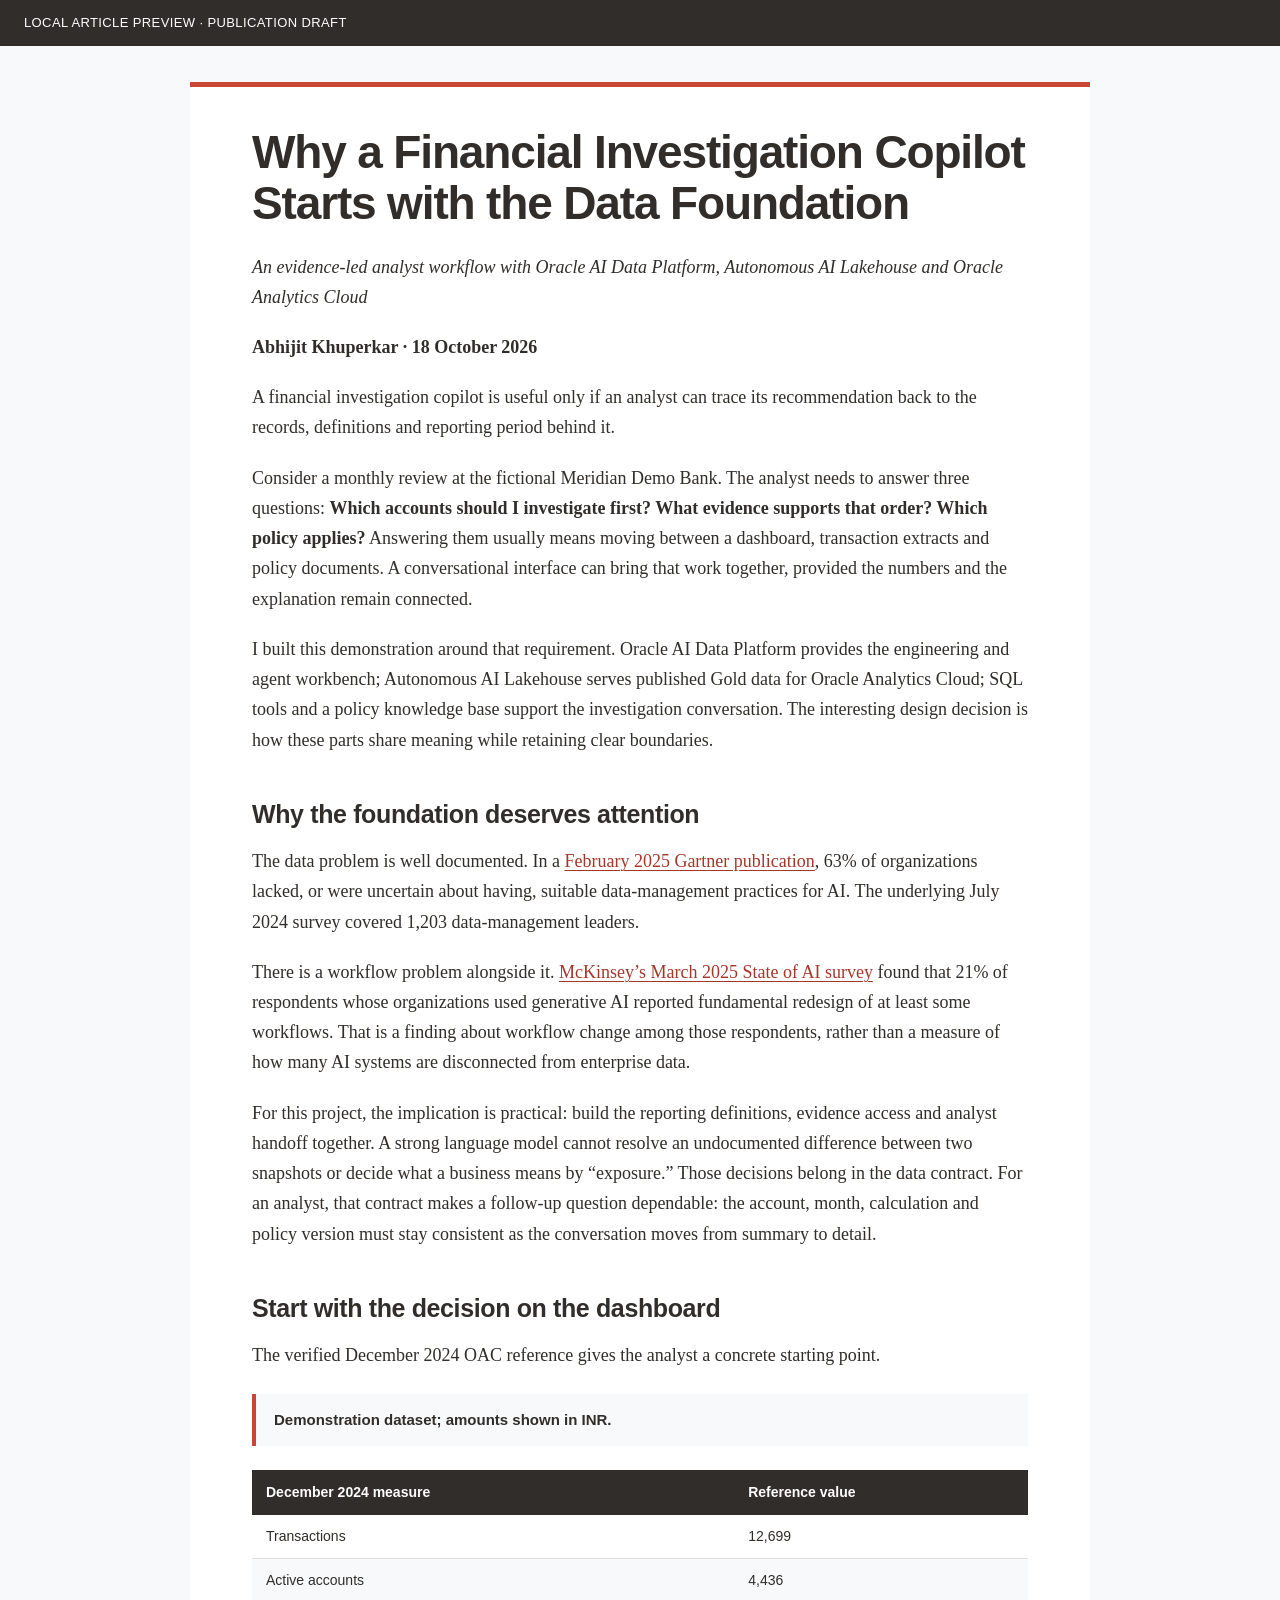
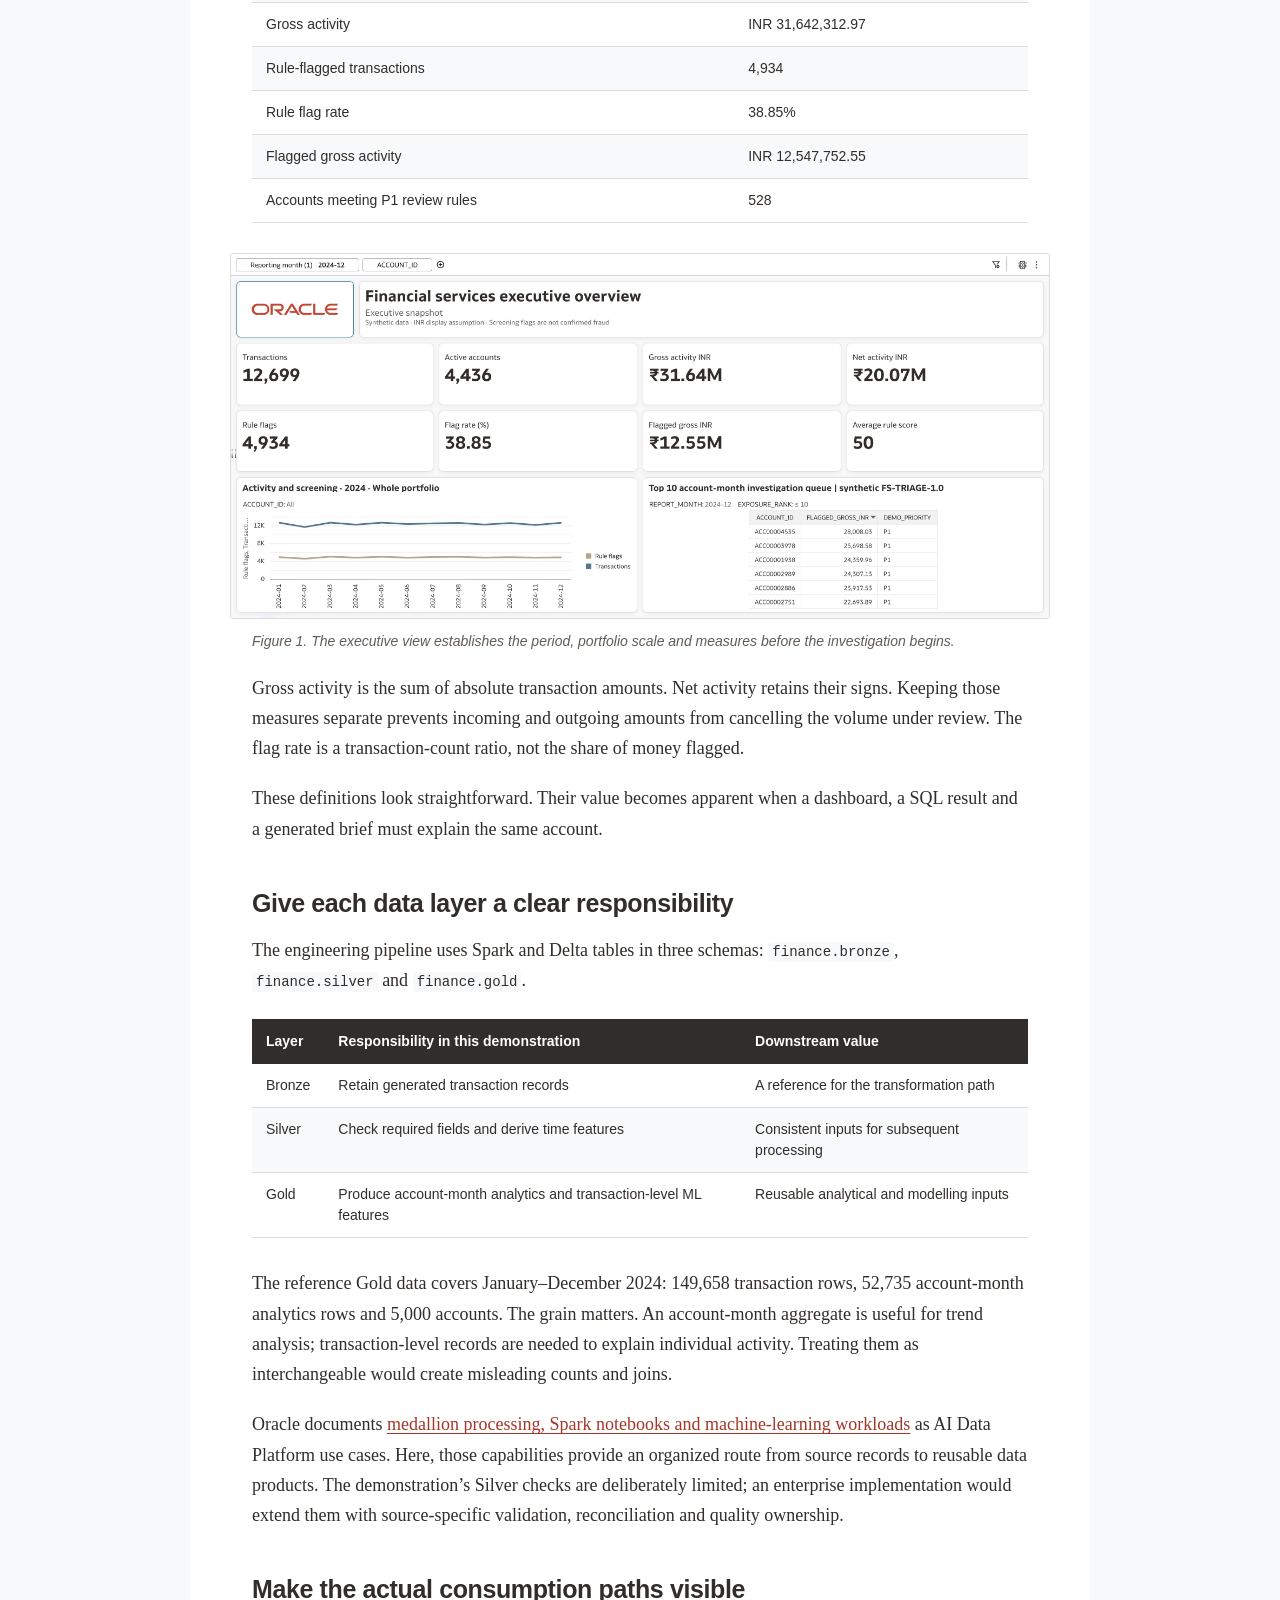
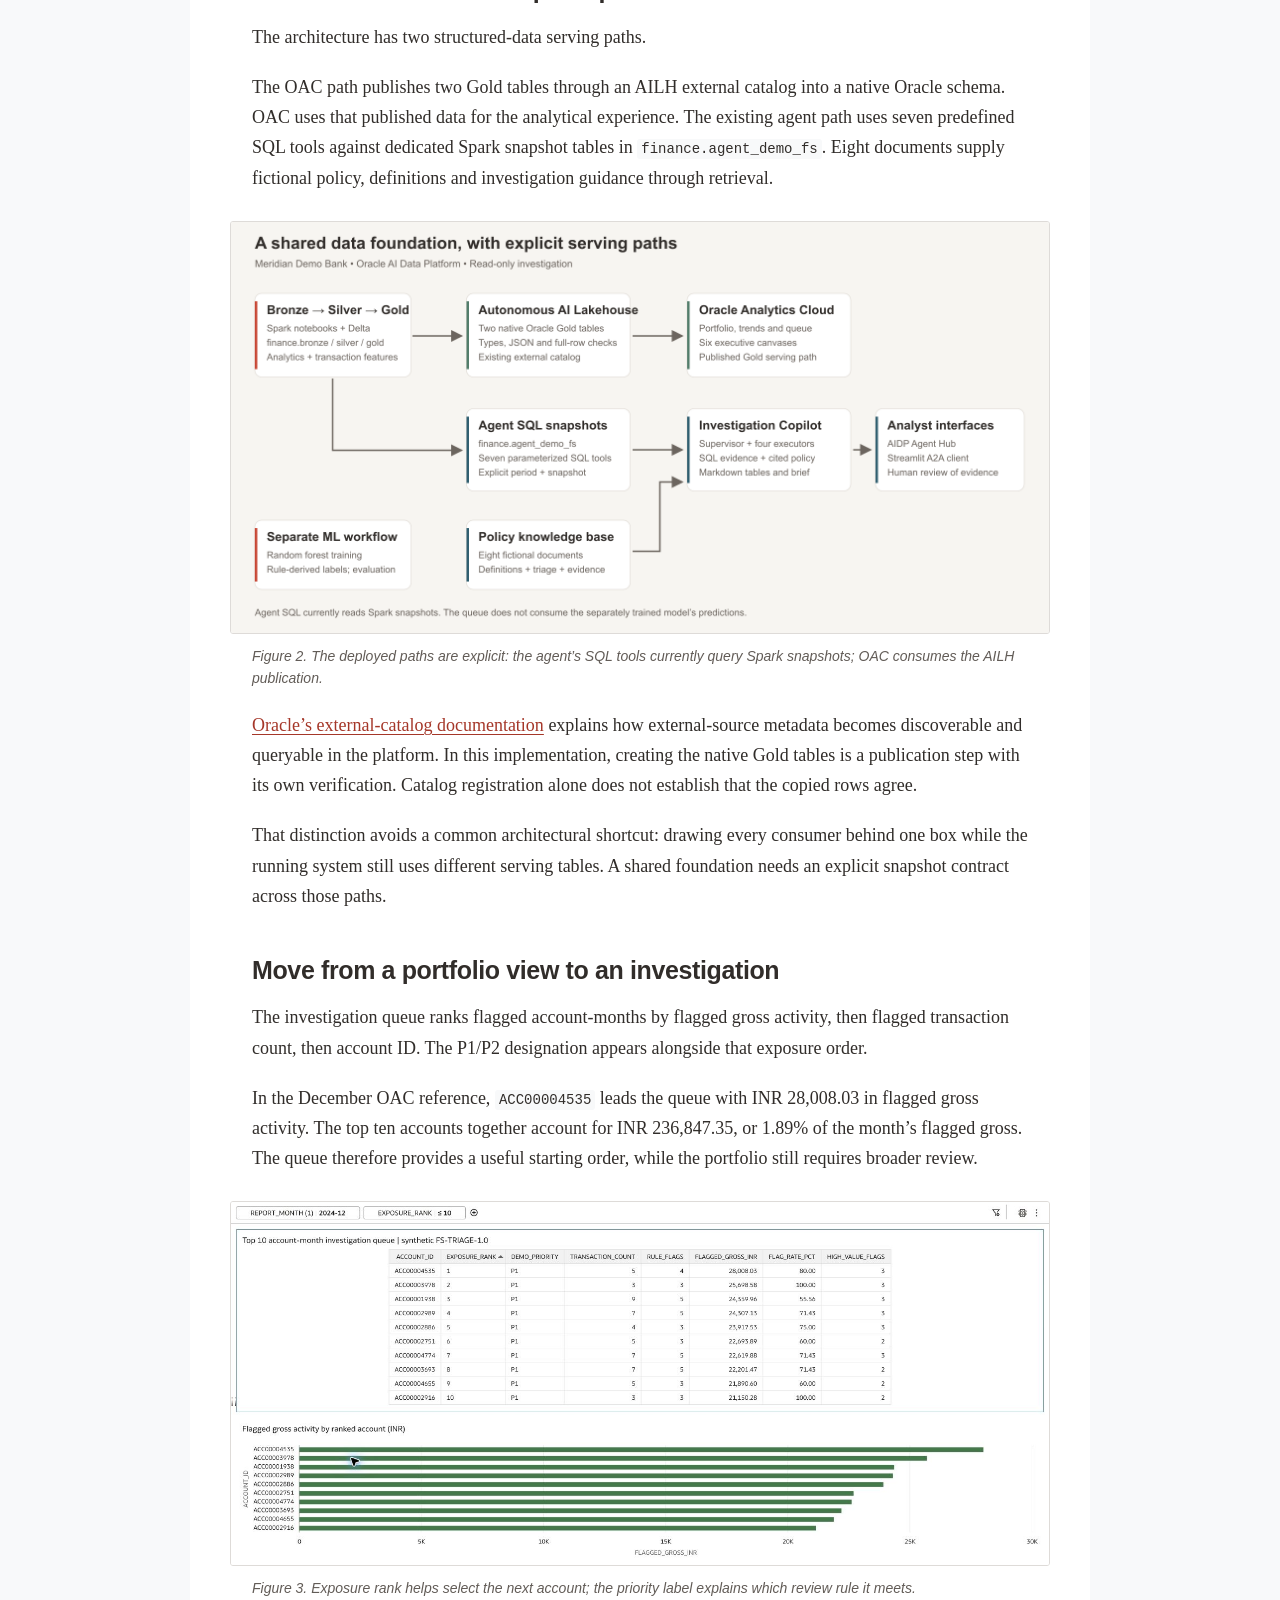
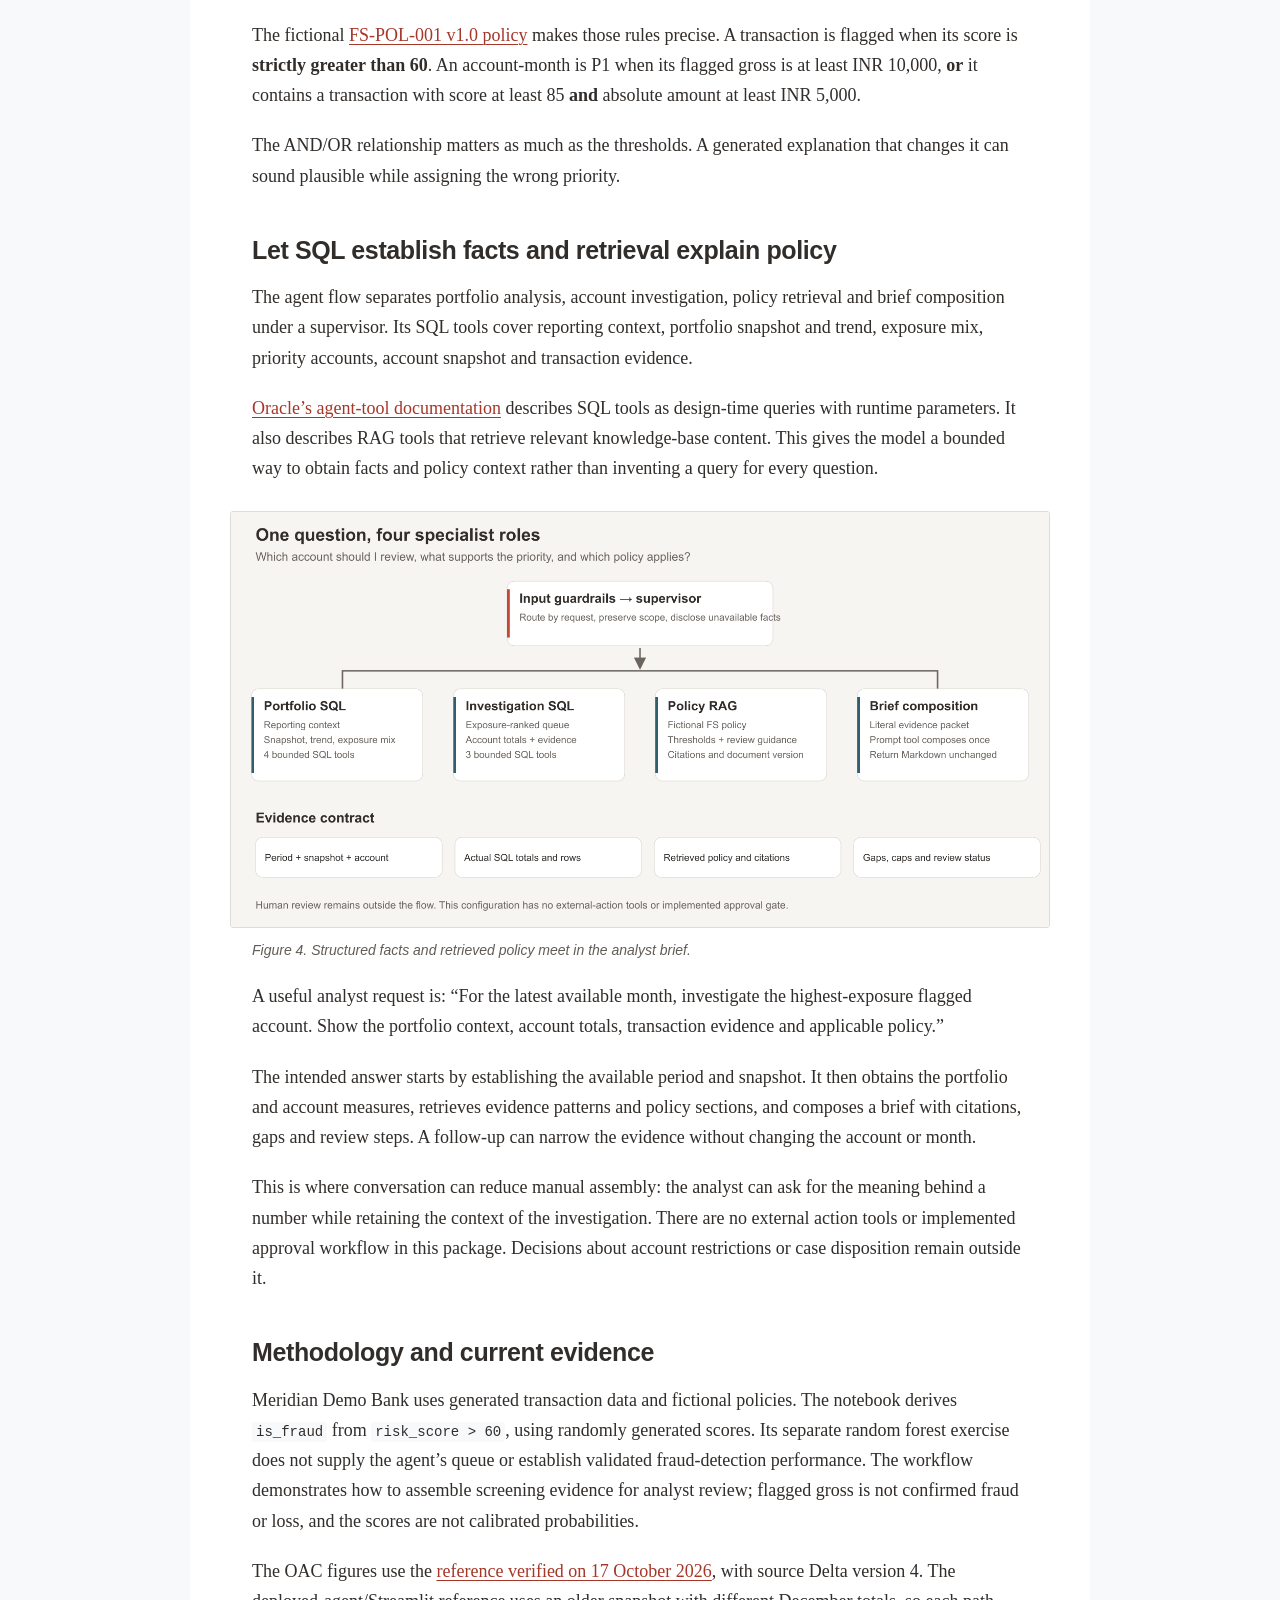
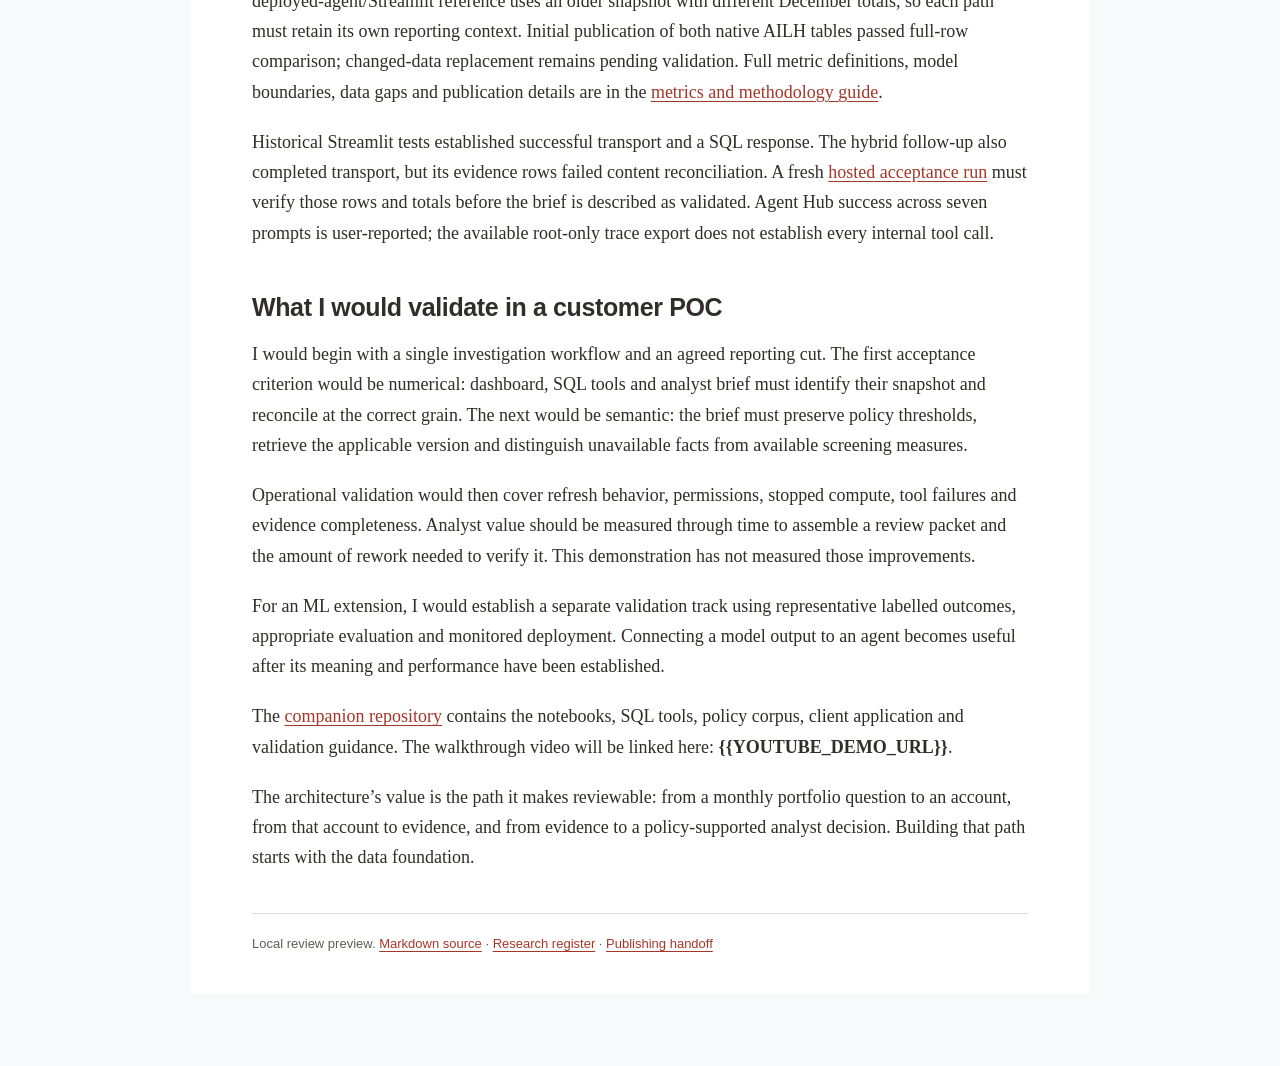
==== article/preview.html @ 12366e9c "Publish financial investigation copilot reference package" ====
<!doctype html>
<html lang="en"><head><meta charset="utf-8"><meta name="viewport" content="width=device-width,initial-scale=1">
<meta name="description" content="Local review preview of the Meridian Demo Bank financial investigation article.">
<title>Financial Investigation Copilot — Article Preview</title><style>
:root{color-scheme:light;--red:#C74634;--ink:#312D2A;--paper:#F8F9FA;--line:#dedbd8}
*{box-sizing:border-box}body{margin:0;background:var(--paper);color:var(--ink);font-family:Georgia,'Times New Roman',serif;line-height:1.68}
.topbar{background:var(--ink);color:white;padding:13px 24px;font:13px/1.5 -apple-system,BlinkMacSystemFont,'Segoe UI',sans-serif;letter-spacing:.03em}
main{max-width:900px;margin:36px auto 72px;padding:40px 62px;background:white;border-top:5px solid var(--red)}
h1,h2,th{font-family:-apple-system,BlinkMacSystemFont,'Segoe UI',sans-serif}h1{font-size:clamp(30px,4.5vw,46px);line-height:1.12;letter-spacing:-.025em;margin:0 0 22px}
h2{font-size:25px;line-height:1.25;letter-spacing:-.015em;margin:44px 0 16px}p{font-size:18px;margin:0 0 20px}a{color:#a53729;text-decoration-thickness:1px;text-underline-offset:3px}a:hover{color:var(--red)}
code{font:14px/1.6 ui-monospace,SFMono-Regular,Menlo,monospace;background:var(--paper);padding:2px 4px;border-radius:3px;overflow-wrap:anywhere}
blockquote{border-left:4px solid var(--red);background:var(--paper);margin:24px 0;padding:14px 18px}blockquote p{margin:0;font:15px/1.6 -apple-system,BlinkMacSystemFont,'Segoe UI',sans-serif}
figure{margin:28px -22px 12px}img{display:block;width:100%;height:auto;border:1px solid var(--line);border-radius:3px}figure+p:has(>em:only-child){font:14px/1.55 -apple-system,BlinkMacSystemFont,'Segoe UI',sans-serif;color:#625c57}
.table-wrap{overflow-x:auto;margin:24px 0 30px}table{width:100%;border-collapse:collapse;font:14px/1.5 -apple-system,BlinkMacSystemFont,'Segoe UI',sans-serif}th{background:var(--ink);color:white;text-align:left;padding:12px 14px}td{padding:11px 14px;border-bottom:1px solid var(--line);vertical-align:top}tbody tr:nth-child(even){background:var(--paper)}
footer{border-top:1px solid var(--line);margin-top:40px;padding-top:20px;font:13px/1.6 -apple-system,BlinkMacSystemFont,'Segoe UI',sans-serif;color:#625c57}
@media(max-width:700px){main{margin:0;padding:32px 22px;border-left:0;border-right:0}p{font-size:17px}h2{font-size:23px}figure{margin:24px 0 12px}th,td{padding:10px}}
@media print{.topbar{display:none}main{max-width:none;margin:0;padding:24px;border-top:3px solid var(--red)}h2{break-after:avoid}figure,.table-wrap{break-inside:avoid}a{color:var(--ink)}}
</style></head>
<body><div class="topbar">LOCAL ARTICLE PREVIEW · PUBLICATION DRAFT</div><main><h1>Why a Financial Investigation Copilot Starts with the Data Foundation</h1>
<p><em>An evidence-led analyst workflow with Oracle AI Data Platform, Autonomous AI Lakehouse and Oracle Analytics Cloud</em></p>
<p><strong>Abhijit Khuperkar · 18 October 2026</strong></p>
<p>A financial investigation copilot is useful only if an analyst can trace its recommendation back to the records, definitions and reporting period behind it.</p>
<p>Consider a monthly review at the fictional Meridian Demo Bank. The analyst needs to answer three questions: <strong>Which accounts should I investigate first? What evidence supports that order? Which policy applies?</strong> Answering them usually means moving between a dashboard, transaction extracts and policy documents. A conversational interface can bring that work together, provided the numbers and the explanation remain connected.</p>
<p>I built this demonstration around that requirement. Oracle AI Data Platform provides the engineering and agent workbench; Autonomous AI Lakehouse serves published Gold data for Oracle Analytics Cloud; SQL tools and a policy knowledge base support the investigation conversation. The interesting design decision is how these parts share meaning while retaining clear boundaries.</p>
<h2>Why the foundation deserves attention</h2>
<p>The data problem is well documented. In a <a href="https://www.gartner.com/en/newsroom/press-releases/2025-02-26-lack-of-ai-ready-data-puts-ai-projects-at-risk">February 2025 Gartner publication</a>, 63% of organizations lacked, or were uncertain about having, suitable data-management practices for AI. The underlying July 2024 survey covered 1,203 data-management leaders.</p>
<p>There is a workflow problem alongside it. <a href="https://www.mckinsey.com/capabilities/quantumblack/our-insights/the-state-of-ai-how-organizations-are-rewiring-to-capture-value">McKinsey’s March 2025 State of AI survey</a> found that 21% of respondents whose organizations used generative AI reported fundamental redesign of at least some workflows. That is a finding about workflow change among those respondents, rather than a measure of how many AI systems are disconnected from enterprise data.</p>
<p>For this project, the implication is practical: build the reporting definitions, evidence access and analyst handoff together. A strong language model cannot resolve an undocumented difference between two snapshots or decide what a business means by “exposure.” Those decisions belong in the data contract. For an analyst, that contract makes a follow-up question dependable: the account, month, calculation and policy version must stay consistent as the conversation moves from summary to detail.</p>
<h2>Start with the decision on the dashboard</h2>
<p>The verified December 2024 OAC reference gives the analyst a concrete starting point.</p>
<blockquote><p><strong>Demonstration dataset; amounts shown in INR.</strong></p></blockquote>
<div class="table-wrap"><table><thead><tr><th scope="col">December 2024 measure</th><th scope="col">Reference value</th></tr></thead><tbody><tr><td>Transactions</td><td>12,699</td></tr><tr><td>Active accounts</td><td>4,436</td></tr><tr><td>Gross activity</td><td>INR 31,642,312.97</td></tr><tr><td>Rule-flagged transactions</td><td>4,934</td></tr><tr><td>Rule flag rate</td><td>38.85%</td></tr><tr><td>Flagged gross activity</td><td>INR 12,547,752.55</td></tr><tr><td>Accounts meeting P1 review rules</td><td>528</td></tr></tbody></table></div>
<figure><img src="../media/screenshots/executive-snapshot.png" alt="Meridian Demo Bank executive snapshot for December 2024, showing portfolio activity and rule-based review measures."></figure>
<p><em>Figure 1. The executive view establishes the period, portfolio scale and measures before the investigation begins.</em></p>
<p>Gross activity is the sum of absolute transaction amounts. Net activity retains their signs. Keeping those measures separate prevents incoming and outgoing amounts from cancelling the volume under review. The flag rate is a transaction-count ratio, not the share of money flagged.</p>
<p>These definitions look straightforward. Their value becomes apparent when a dashboard, a SQL result and a generated brief must explain the same account.</p>
<h2>Give each data layer a clear responsibility</h2>
<p>The engineering pipeline uses Spark and Delta tables in three schemas: <code>finance.bronze</code>, <code>finance.silver</code> and <code>finance.gold</code>.</p>
<div class="table-wrap"><table><thead><tr><th scope="col">Layer</th><th scope="col">Responsibility in this demonstration</th><th scope="col">Downstream value</th></tr></thead><tbody><tr><td>Bronze</td><td>Retain generated transaction records</td><td>A reference for the transformation path</td></tr><tr><td>Silver</td><td>Check required fields and derive time features</td><td>Consistent inputs for subsequent processing</td></tr><tr><td>Gold</td><td>Produce account-month analytics and transaction-level ML features</td><td>Reusable analytical and modelling inputs</td></tr></tbody></table></div>
<p>The reference Gold data covers January–December 2024: 149,658 transaction rows, 52,735 account-month analytics rows and 5,000 accounts. The grain matters. An account-month aggregate is useful for trend analysis; transaction-level records are needed to explain individual activity. Treating them as interchangeable would create misleading counts and joins.</p>
<p>Oracle documents <a href="https://docs.oracle.com/en/cloud/paas/ai-data-platform/aidug/overview-oracle-ai-data-platform.html">medallion processing, Spark notebooks and machine-learning workloads</a> as AI Data Platform use cases. Here, those capabilities provide an organized route from source records to reusable data products. The demonstration’s Silver checks are deliberately limited; an enterprise implementation would extend them with source-specific validation, reconciliation and quality ownership.</p>
<h2>Make the actual consumption paths visible</h2>
<p>The architecture has two structured-data serving paths.</p>
<p>The OAC path publishes two Gold tables through an AILH external catalog into a native Oracle schema. OAC uses that published data for the analytical experience. The existing agent path uses seven predefined SQL tools against dedicated Spark snapshot tables in <code>finance.agent_demo_fs</code>. Eight documents supply fictional policy, definitions and investigation guidance through retrieval.</p>
<figure><img src="../media/diagrams/architecture.png" alt="Architecture showing Spark Bronze, Silver and Gold processing, Gold publication to Autonomous AI Lakehouse and OAC, a separate Spark snapshot path for SQL tools, and policy retrieval for the agent."></figure>
<p><em>Figure 2. The deployed paths are explicit: the agent’s SQL tools currently query Spark snapshots; OAC consumes the AILH publication.</em></p>
<p><a href="https://docs.oracle.com/en/cloud/paas/ai-data-platform/aidug/external-catalogs.html">Oracle’s external-catalog documentation</a> explains how external-source metadata becomes discoverable and queryable in the platform. In this implementation, creating the native Gold tables is a publication step with its own verification. Catalog registration alone does not establish that the copied rows agree.</p>
<p>That distinction avoids a common architectural shortcut: drawing every consumer behind one box while the running system still uses different serving tables. A shared foundation needs an explicit snapshot contract across those paths.</p>
<h2>Move from a portfolio view to an investigation</h2>
<p>The investigation queue ranks flagged account-months by flagged gross activity, then flagged transaction count, then account ID. The P1/P2 designation appears alongside that exposure order.</p>
<p>In the December OAC reference, <code>ACC00004535</code> leads the queue with INR 28,008.03 in flagged gross activity. The top ten accounts together account for INR 236,847.35, or 1.89% of the month’s flagged gross. The queue therefore provides a useful starting order, while the portfolio still requires broader review.</p>
<figure><img src="../media/screenshots/investigation-queue.png" alt="December investigation queue with accounts ordered by flagged gross activity and separate rule-based priority labels."></figure>
<p><em>Figure 3. Exposure rank helps select the next account; the priority label explains which review rule it meets.</em></p>
<p>The fictional <a href="../rag_corpus/01_synthetic_transaction_triage_policy.txt">FS-POL-001 v1.0 policy</a> makes those rules precise. A transaction is flagged when its score is <strong>strictly greater than 60</strong>. An account-month is P1 when its flagged gross is at least INR 10,000, <strong>or</strong> it contains a transaction with score at least 85 <strong>and</strong> absolute amount at least INR 5,000.</p>
<p>The AND/OR relationship matters as much as the thresholds. A generated explanation that changes it can sound plausible while assigning the wrong priority.</p>
<h2>Let SQL establish facts and retrieval explain policy</h2>
<p>The agent flow separates portfolio analysis, account investigation, policy retrieval and brief composition under a supervisor. Its SQL tools cover reporting context, portfolio snapshot and trend, exposure mix, priority accounts, account snapshot and transaction evidence.</p>
<p><a href="https://docs.oracle.com/en/cloud/paas/ai-data-platform/aidug/agent-flow-tools.html">Oracle’s agent-tool documentation</a> describes SQL tools as design-time queries with runtime parameters. It also describes RAG tools that retrieve relevant knowledge-base content. This gives the model a bounded way to obtain facts and policy context rather than inventing a query for every question.</p>
<figure><img src="../media/diagrams/agent-flow.png" alt="Agent flow separating portfolio SQL, investigation SQL, policy retrieval and brief composition, with source context and human review."></figure>
<p><em>Figure 4. Structured facts and retrieved policy meet in the analyst brief.</em></p>
<p>A useful analyst request is: “For the latest available month, investigate the highest-exposure flagged account. Show the portfolio context, account totals, transaction evidence and applicable policy.”</p>
<p>The intended answer starts by establishing the available period and snapshot. It then obtains the portfolio and account measures, retrieves evidence patterns and policy sections, and composes a brief with citations, gaps and review steps. A follow-up can narrow the evidence without changing the account or month.</p>
<p>This is where conversation can reduce manual assembly: the analyst can ask for the meaning behind a number while retaining the context of the investigation. There are no external action tools or implemented approval workflow in this package. Decisions about account restrictions or case disposition remain outside it.</p>
<h2>Methodology and current evidence</h2>
<p>Meridian Demo Bank uses generated transaction data and fictional policies. The notebook derives <code>is_fraud</code> from <code>risk_score &gt; 60</code>, using randomly generated scores. Its separate random forest exercise does not supply the agent’s queue or establish validated fraud-detection performance. The workflow demonstrates how to assemble screening evidence for analyst review; flagged gross is not confirmed fraud or loss, and the scores are not calibrated probabilities.</p>
<p>The OAC figures use the <a href="../data/reference-snapshot.json">reference verified on 17 October 2026</a>, with source Delta version 4. The deployed-agent/Streamlit reference uses an older snapshot with different December totals, so each path must retain its own reporting context. Initial publication of both native AILH tables passed full-row comparison; changed-data replacement remains pending validation. Full metric definitions, model boundaries, data gaps and publication details are in the <a href="../docs/metrics-and-methodology.md">metrics and methodology guide</a>.</p>
<p>Historical Streamlit tests established successful transport and a SQL response. The hybrid follow-up also completed transport, but its evidence rows failed content reconciliation. A fresh <a href="../docs/hosted-acceptance.md">hosted acceptance run</a> must verify those rows and totals before the brief is described as validated. Agent Hub success across seven prompts is user-reported; the available root-only trace export does not establish every internal tool call.</p>
<h2>What I would validate in a customer POC</h2>
<p>I would begin with a single investigation workflow and an agreed reporting cut. The first acceptance criterion would be numerical: dashboard, SQL tools and analyst brief must identify their snapshot and reconcile at the correct grain. The next would be semantic: the brief must preserve policy thresholds, retrieve the applicable version and distinguish unavailable facts from available screening measures.</p>
<p>Operational validation would then cover refresh behavior, permissions, stopped compute, tool failures and evidence completeness. Analyst value should be measured through time to assemble a review packet and the amount of rework needed to verify it. This demonstration has not measured those improvements.</p>
<p>For an ML extension, I would establish a separate validation track using representative labelled outcomes, appropriate evaluation and monitored deployment. Connecting a model output to an agent becomes useful after its meaning and performance have been established.</p>
<p>The <a href="../README.md">companion repository</a> contains the notebooks, SQL tools, policy corpus, client application and validation guidance. The walkthrough video will be linked here: <strong>{{YOUTUBE_DEMO_URL}}</strong>.</p>
<p>The architecture’s value is the path it makes reviewable: from a monthly portfolio question to an account, from that account to evidence, and from evidence to a policy-supported analyst decision. Building that path starts with the data foundation.</p>
<footer>Local review preview. <a href="medium-article.md">Markdown source</a> · <a href="../docs/research-sources.md">Research register</a> · <a href="medium-publishing.md">Publishing handoff</a></footer>
</main></body></html>
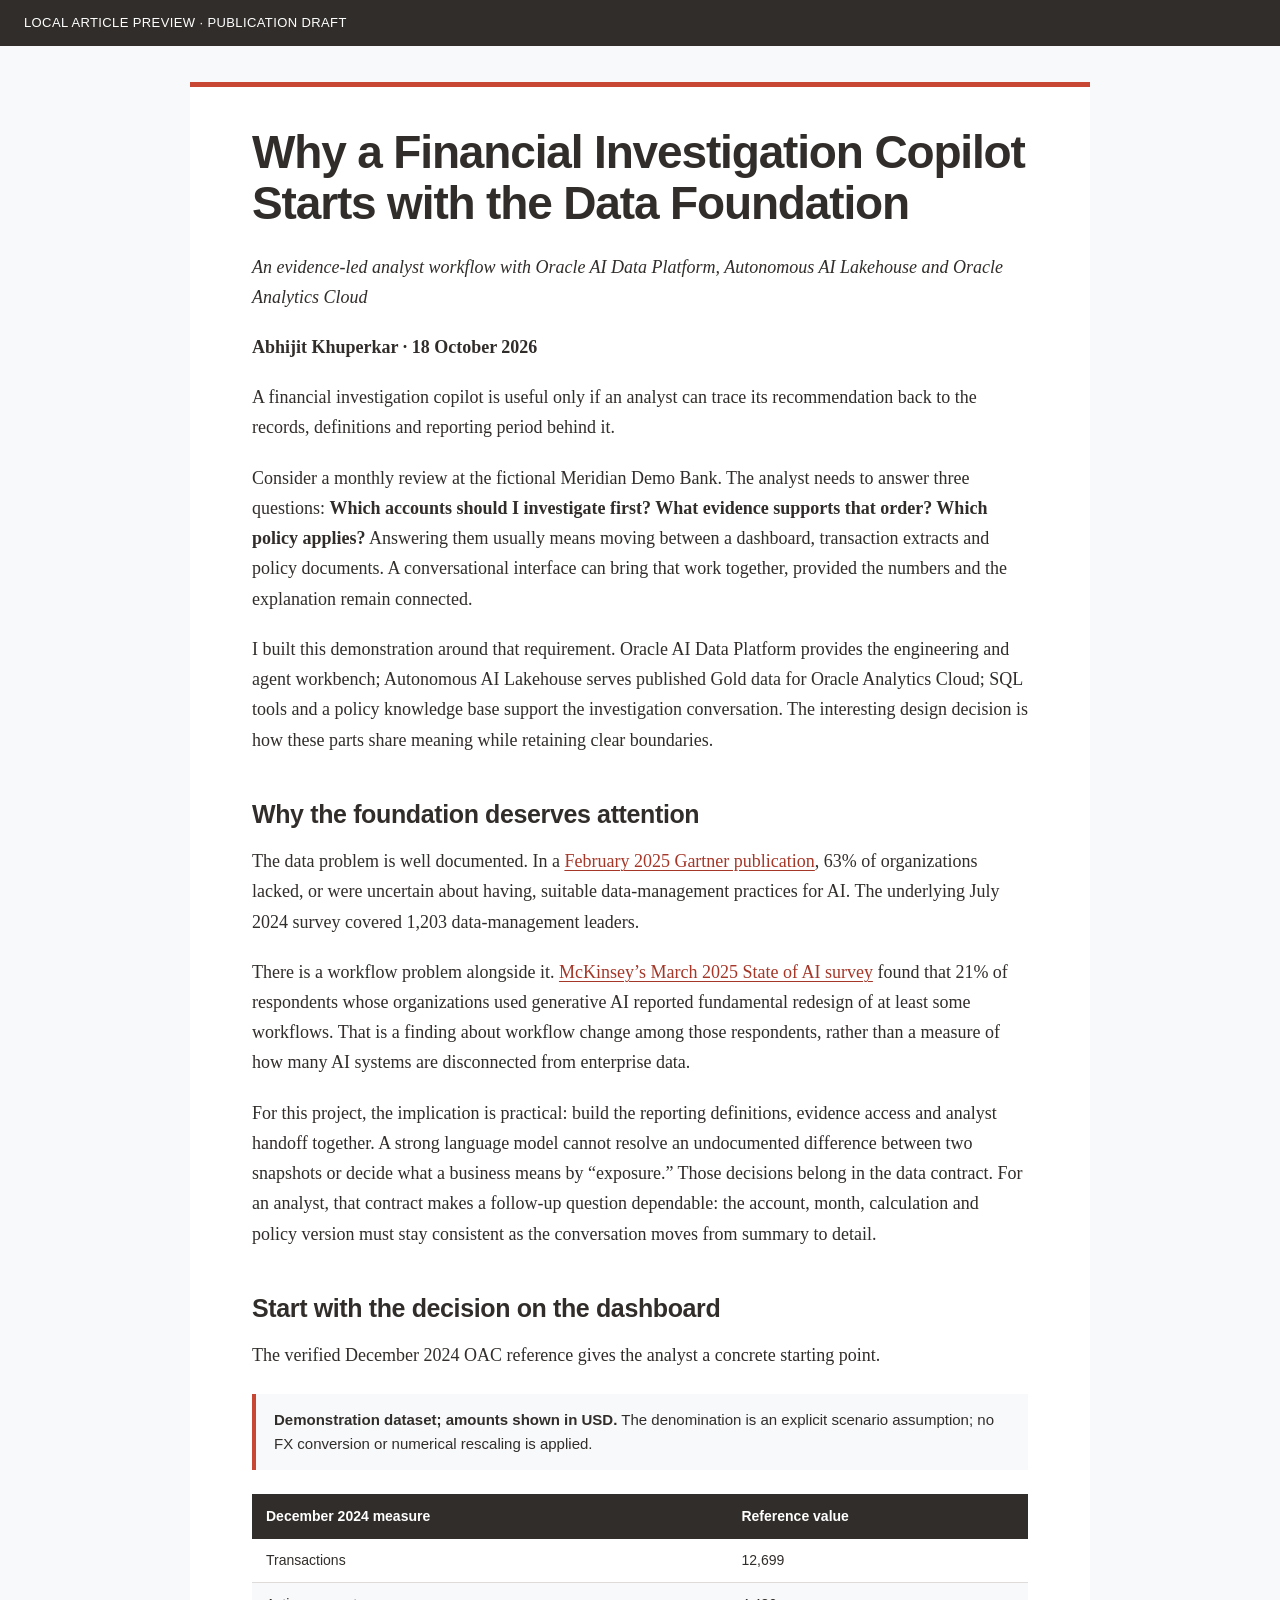
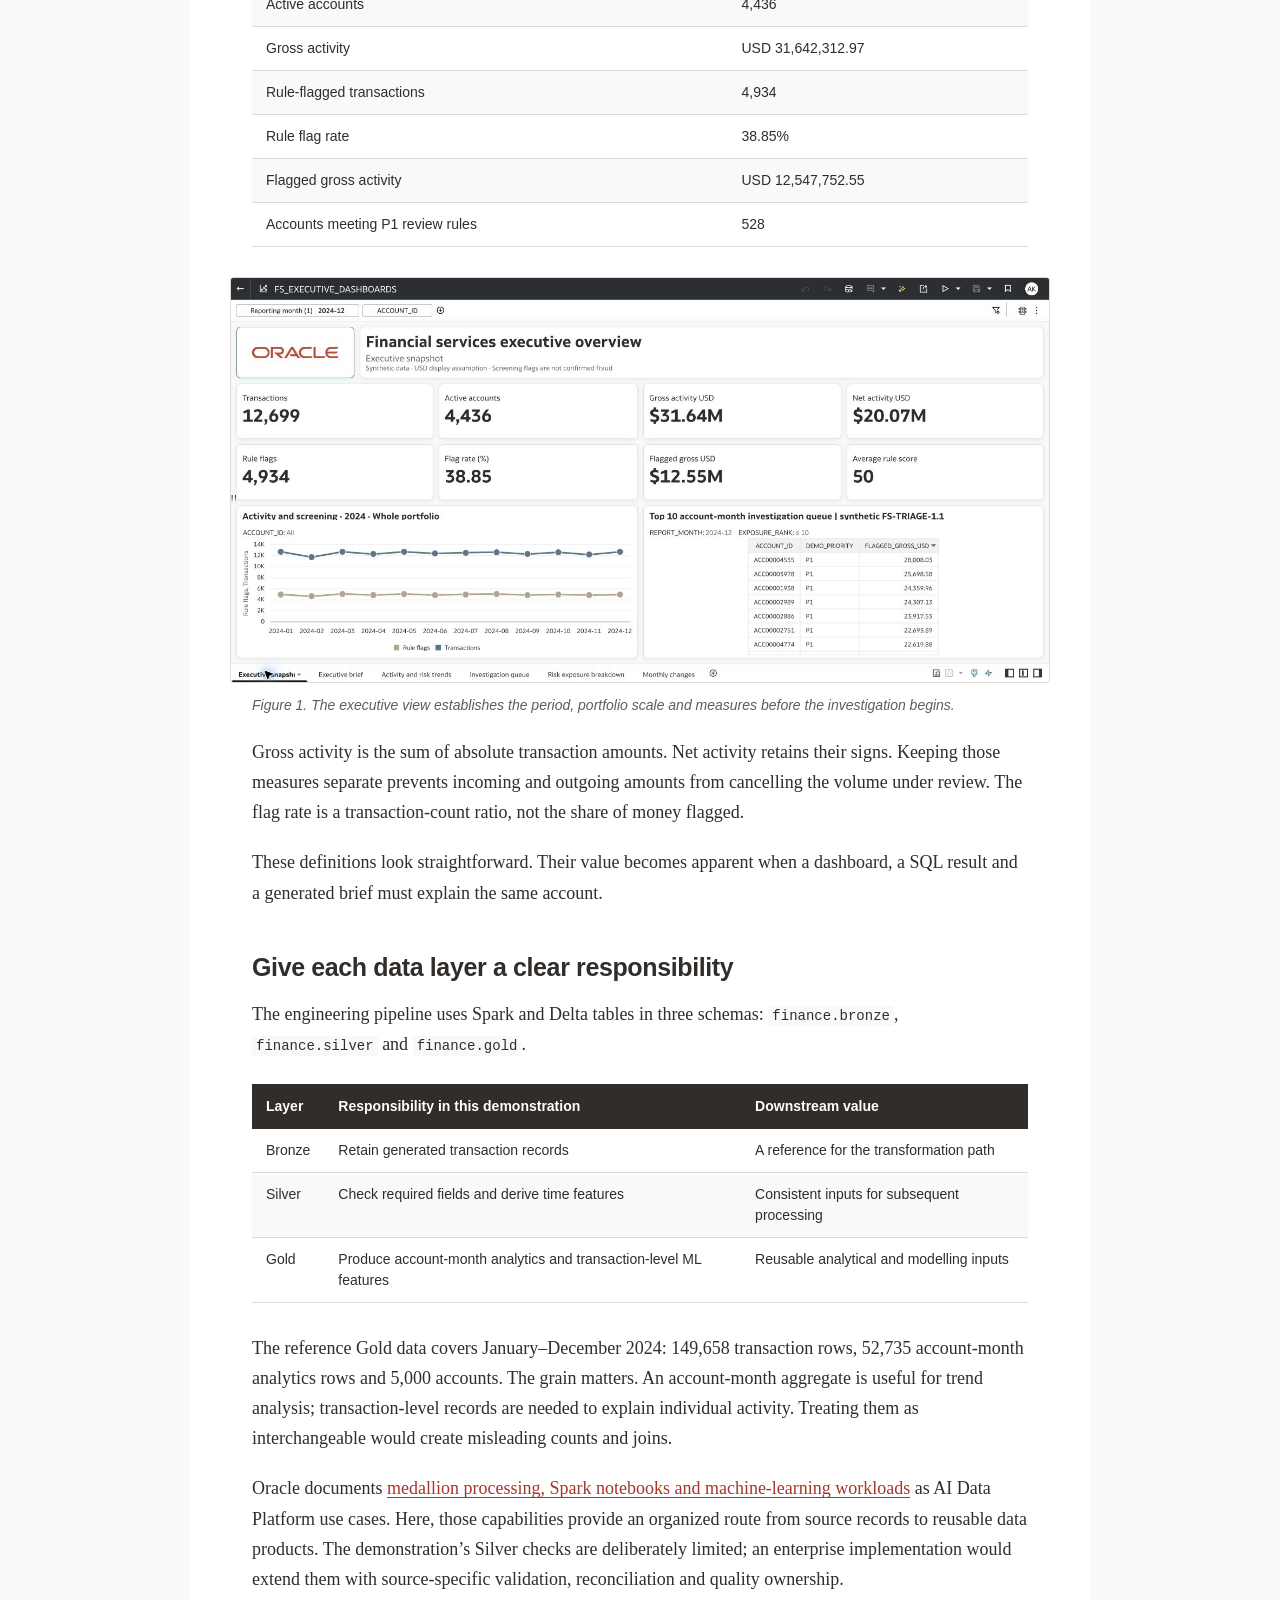
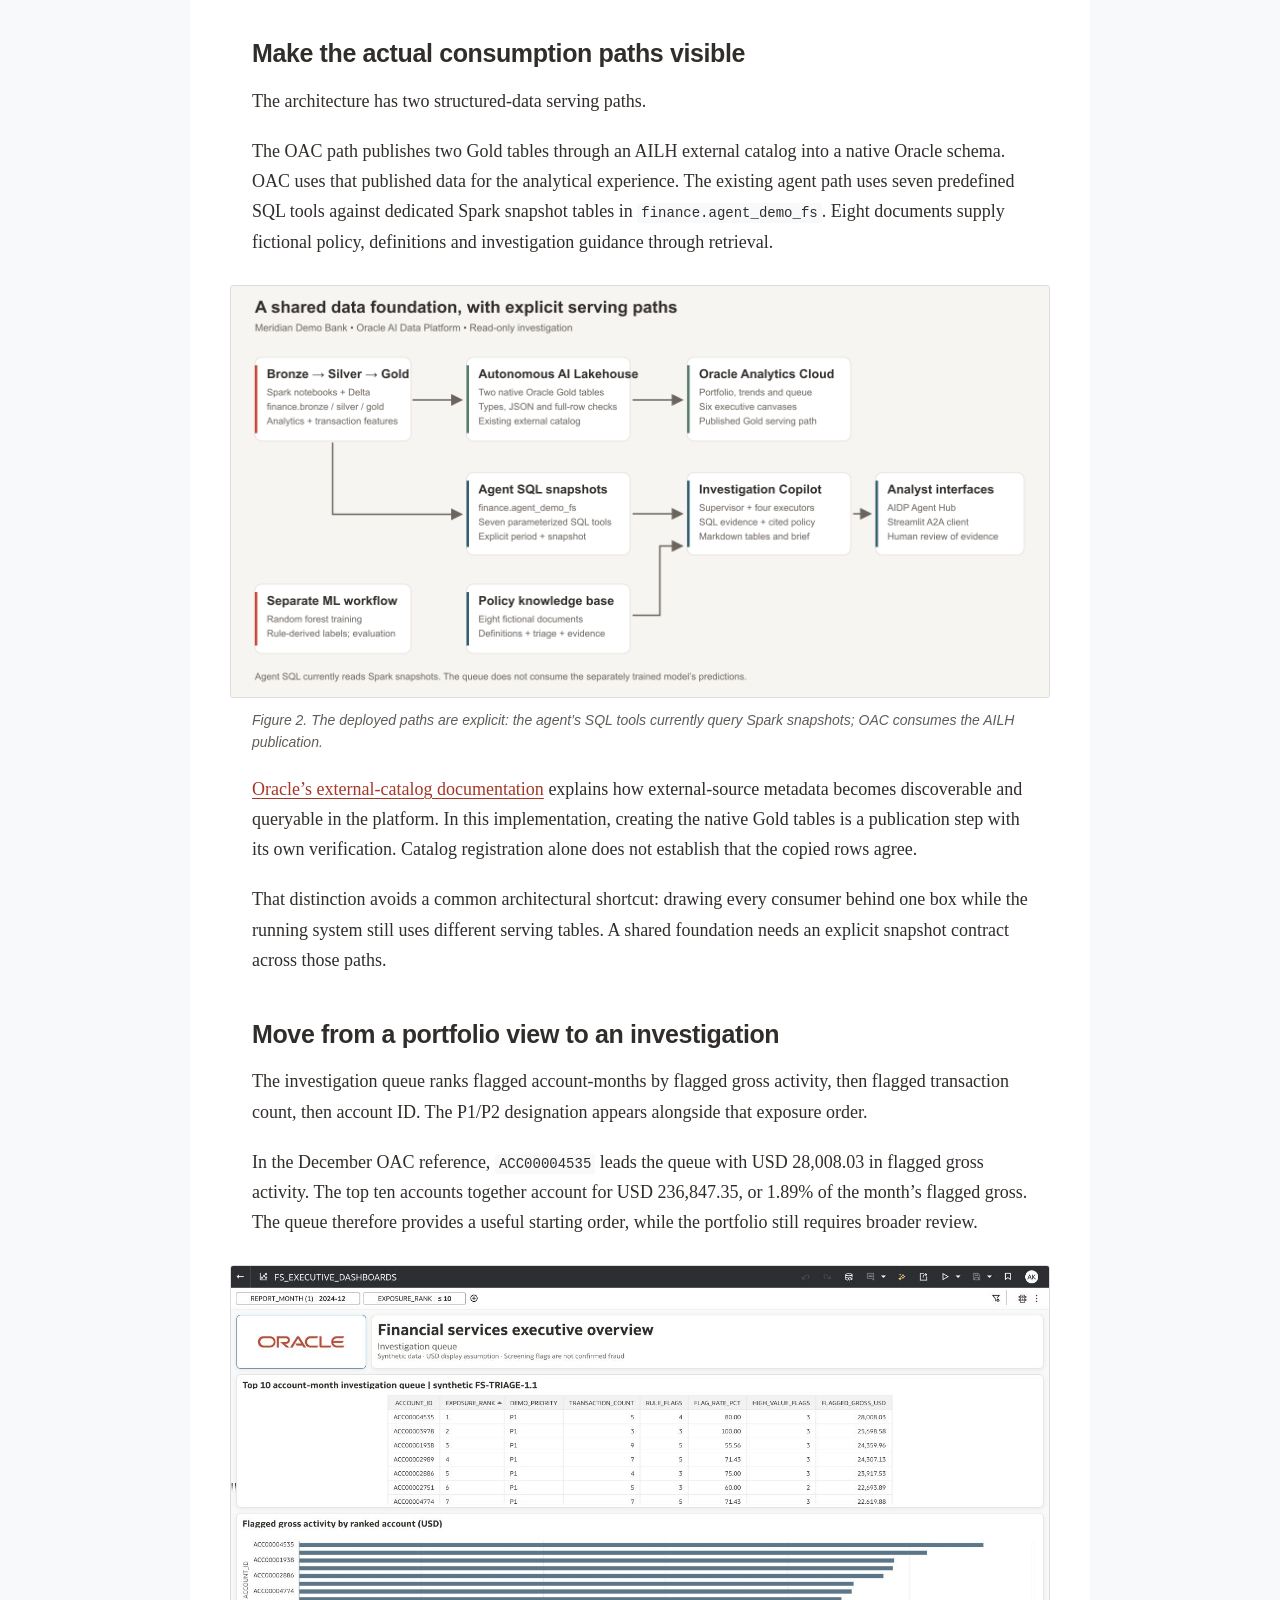
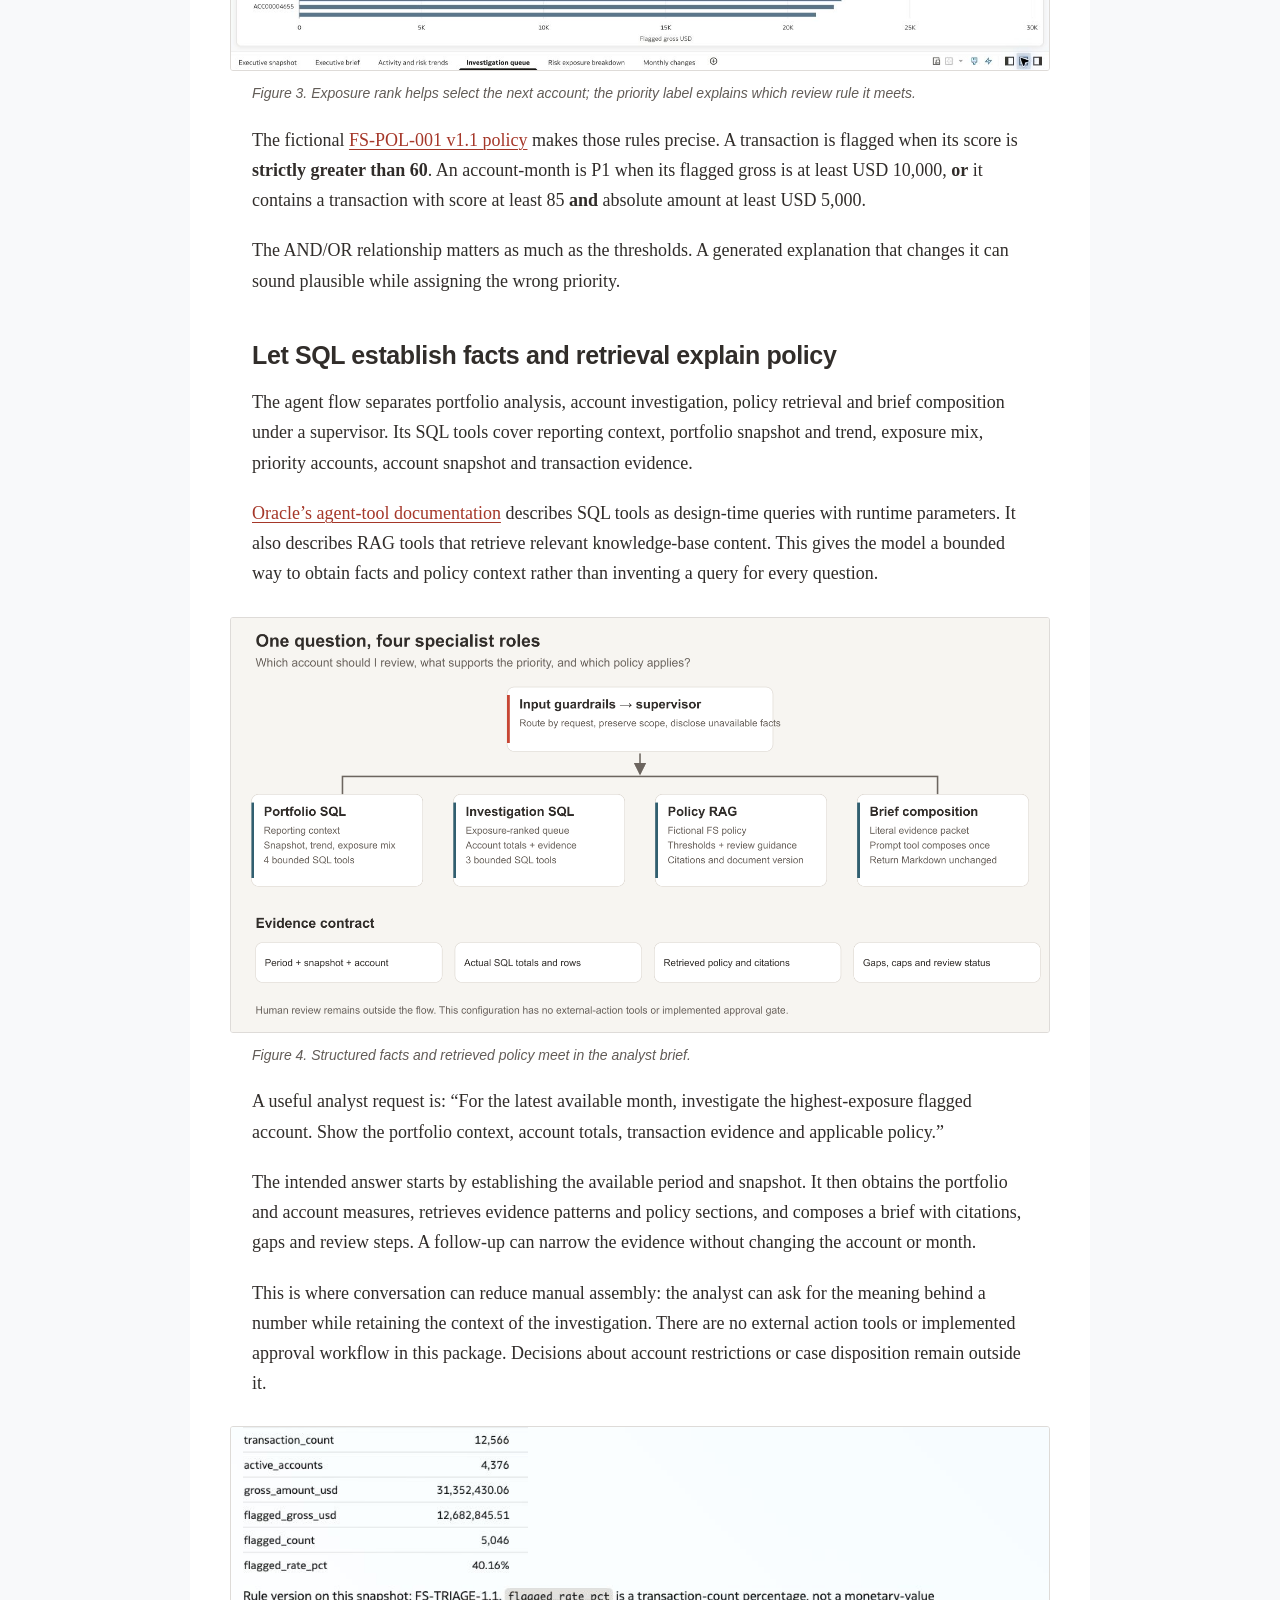
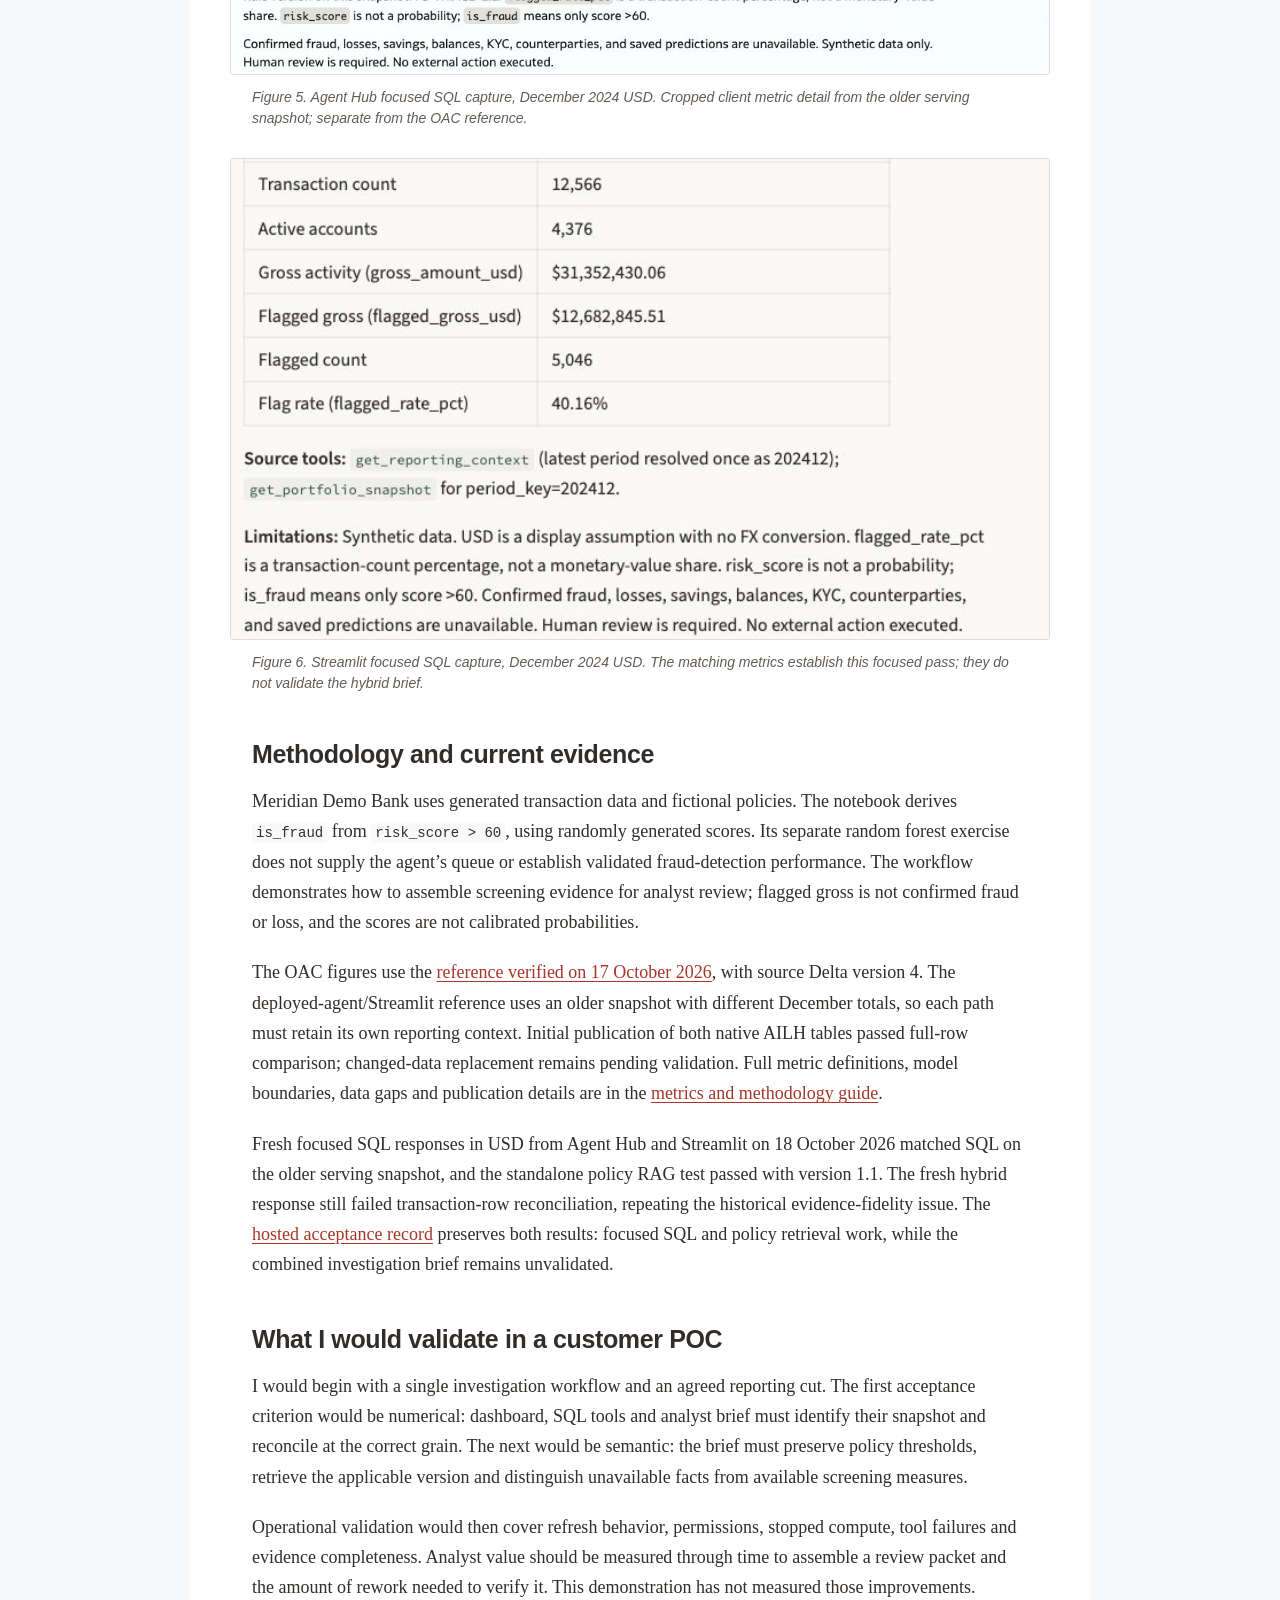
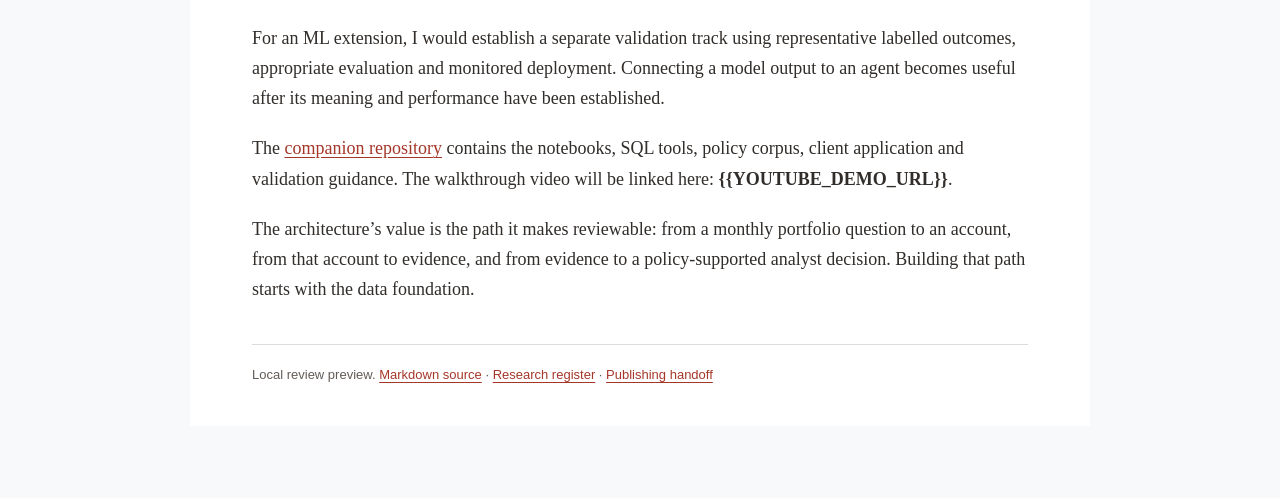
==== commit dfc9500f: "Migrate financial investigation scenario and artifacts to USD" ====
--- a/article/preview.html
+++ b/article/preview.html
@@ -28,8 +28,8 @@
 <p>For this project, the implication is practical: build the reporting definitions, evidence access and analyst handoff together. A strong language model cannot resolve an undocumented difference between two snapshots or decide what a business means by “exposure.” Those decisions belong in the data contract. For an analyst, that contract makes a follow-up question dependable: the account, month, calculation and policy version must stay consistent as the conversation moves from summary to detail.</p>
 <h2>Start with the decision on the dashboard</h2>
 <p>The verified December 2024 OAC reference gives the analyst a concrete starting point.</p>
-<blockquote><p><strong>Demonstration dataset; amounts shown in INR.</strong></p></blockquote>
-<div class="table-wrap"><table><thead><tr><th scope="col">December 2024 measure</th><th scope="col">Reference value</th></tr></thead><tbody><tr><td>Transactions</td><td>12,699</td></tr><tr><td>Active accounts</td><td>4,436</td></tr><tr><td>Gross activity</td><td>INR 31,642,312.97</td></tr><tr><td>Rule-flagged transactions</td><td>4,934</td></tr><tr><td>Rule flag rate</td><td>38.85%</td></tr><tr><td>Flagged gross activity</td><td>INR 12,547,752.55</td></tr><tr><td>Accounts meeting P1 review rules</td><td>528</td></tr></tbody></table></div>
+<blockquote><p><strong>Demonstration dataset; amounts shown in USD.</strong> The denomination is an explicit scenario assumption; no FX conversion or numerical rescaling is applied.</p></blockquote>
+<div class="table-wrap"><table><thead><tr><th scope="col">December 2024 measure</th><th scope="col">Reference value</th></tr></thead><tbody><tr><td>Transactions</td><td>12,699</td></tr><tr><td>Active accounts</td><td>4,436</td></tr><tr><td>Gross activity</td><td>USD 31,642,312.97</td></tr><tr><td>Rule-flagged transactions</td><td>4,934</td></tr><tr><td>Rule flag rate</td><td>38.85%</td></tr><tr><td>Flagged gross activity</td><td>USD 12,547,752.55</td></tr><tr><td>Accounts meeting P1 review rules</td><td>528</td></tr></tbody></table></div>
 <figure><img src="../media/screenshots/executive-snapshot.png" alt="Meridian Demo Bank executive snapshot for December 2024, showing portfolio activity and rule-based review measures."></figure>
 <p><em>Figure 1. The executive view establishes the period, portfolio scale and measures before the investigation begins.</em></p>
 <p>Gross activity is the sum of absolute transaction amounts. Net activity retains their signs. Keeping those measures separate prevents incoming and outgoing amounts from cancelling the volume under review. The flag rate is a transaction-count ratio, not the share of money flagged.</p>
@@ -48,10 +48,10 @@
 <p>That distinction avoids a common architectural shortcut: drawing every consumer behind one box while the running system still uses different serving tables. A shared foundation needs an explicit snapshot contract across those paths.</p>
 <h2>Move from a portfolio view to an investigation</h2>
 <p>The investigation queue ranks flagged account-months by flagged gross activity, then flagged transaction count, then account ID. The P1/P2 designation appears alongside that exposure order.</p>
-<p>In the December OAC reference, <code>ACC00004535</code> leads the queue with INR 28,008.03 in flagged gross activity. The top ten accounts together account for INR 236,847.35, or 1.89% of the month’s flagged gross. The queue therefore provides a useful starting order, while the portfolio still requires broader review.</p>
+<p>In the December OAC reference, <code>ACC00004535</code> leads the queue with USD 28,008.03 in flagged gross activity. The top ten accounts together account for USD 236,847.35, or 1.89% of the month’s flagged gross. The queue therefore provides a useful starting order, while the portfolio still requires broader review.</p>
 <figure><img src="../media/screenshots/investigation-queue.png" alt="December investigation queue with accounts ordered by flagged gross activity and separate rule-based priority labels."></figure>
 <p><em>Figure 3. Exposure rank helps select the next account; the priority label explains which review rule it meets.</em></p>
-<p>The fictional <a href="../rag_corpus/01_synthetic_transaction_triage_policy.txt">FS-POL-001 v1.0 policy</a> makes those rules precise. A transaction is flagged when its score is <strong>strictly greater than 60</strong>. An account-month is P1 when its flagged gross is at least INR 10,000, <strong>or</strong> it contains a transaction with score at least 85 <strong>and</strong> absolute amount at least INR 5,000.</p>
+<p>The fictional <a href="../rag_corpus/01_synthetic_transaction_triage_policy.txt">FS-POL-001 v1.1 policy</a> makes those rules precise. A transaction is flagged when its score is <strong>strictly greater than 60</strong>. An account-month is P1 when its flagged gross is at least USD 10,000, <strong>or</strong> it contains a transaction with score at least 85 <strong>and</strong> absolute amount at least USD 5,000.</p>
 <p>The AND/OR relationship matters as much as the thresholds. A generated explanation that changes it can sound plausible while assigning the wrong priority.</p>
 <h2>Let SQL establish facts and retrieval explain policy</h2>
 <p>The agent flow separates portfolio analysis, account investigation, policy retrieval and brief composition under a supervisor. Its SQL tools cover reporting context, portfolio snapshot and trend, exposure mix, priority accounts, account snapshot and transaction evidence.</p>
@@ -61,10 +61,14 @@
 <p>A useful analyst request is: “For the latest available month, investigate the highest-exposure flagged account. Show the portfolio context, account totals, transaction evidence and applicable policy.”</p>
 <p>The intended answer starts by establishing the available period and snapshot. It then obtains the portfolio and account measures, retrieves evidence patterns and policy sections, and composes a brief with citations, gaps and review steps. A follow-up can narrow the evidence without changing the account or month.</p>
 <p>This is where conversation can reduce manual assembly: the analyst can ask for the meaning behind a number while retaining the context of the investigation. There are no external action tools or implemented approval workflow in this package. Decisions about account restrictions or case disposition remain outside it.</p>
+<figure><img src="../media/screenshots/agent-hub-usd-focused.png" alt="Agent Hub focused SQL metrics in USD for December 2024, cropped client metric detail."></figure>
+<p><em>Figure 5. Agent Hub focused SQL capture, December 2024 USD. Cropped client metric detail from the older serving snapshot; separate from the OAC reference.</em></p>
+<figure><img src="../media/screenshots/streamlit-usd-focused.png" alt="Streamlit focused SQL metrics in USD for December 2024, cropped client metric detail."></figure>
+<p><em>Figure 6. Streamlit focused SQL capture, December 2024 USD. The matching metrics establish this focused pass; they do not validate the hybrid brief.</em></p>
 <h2>Methodology and current evidence</h2>
 <p>Meridian Demo Bank uses generated transaction data and fictional policies. The notebook derives <code>is_fraud</code> from <code>risk_score &gt; 60</code>, using randomly generated scores. Its separate random forest exercise does not supply the agent’s queue or establish validated fraud-detection performance. The workflow demonstrates how to assemble screening evidence for analyst review; flagged gross is not confirmed fraud or loss, and the scores are not calibrated probabilities.</p>
 <p>The OAC figures use the <a href="../data/reference-snapshot.json">reference verified on 17 October 2026</a>, with source Delta version 4. The deployed-agent/Streamlit reference uses an older snapshot with different December totals, so each path must retain its own reporting context. Initial publication of both native AILH tables passed full-row comparison; changed-data replacement remains pending validation. Full metric definitions, model boundaries, data gaps and publication details are in the <a href="../docs/metrics-and-methodology.md">metrics and methodology guide</a>.</p>
-<p>Historical Streamlit tests established successful transport and a SQL response. The hybrid follow-up also completed transport, but its evidence rows failed content reconciliation. A fresh <a href="../docs/hosted-acceptance.md">hosted acceptance run</a> must verify those rows and totals before the brief is described as validated. Agent Hub success across seven prompts is user-reported; the available root-only trace export does not establish every internal tool call.</p>
+<p>Fresh focused SQL responses in USD from Agent Hub and Streamlit on 18 October 2026 matched SQL on the older serving snapshot, and the standalone policy RAG test passed with version 1.1. The fresh hybrid response still failed transaction-row reconciliation, repeating the historical evidence-fidelity issue. The <a href="../docs/hosted-acceptance.md">hosted acceptance record</a> preserves both results: focused SQL and policy retrieval work, while the combined investigation brief remains unvalidated.</p>
 <h2>What I would validate in a customer POC</h2>
 <p>I would begin with a single investigation workflow and an agreed reporting cut. The first acceptance criterion would be numerical: dashboard, SQL tools and analyst brief must identify their snapshot and reconcile at the correct grain. The next would be semantic: the brief must preserve policy thresholds, retrieve the applicable version and distinguish unavailable facts from available screening measures.</p>
 <p>Operational validation would then cover refresh behavior, permissions, stopped compute, tool failures and evidence completeness. Analyst value should be measured through time to assemble a review packet and the amount of rework needed to verify it. This demonstration has not measured those improvements.</p>
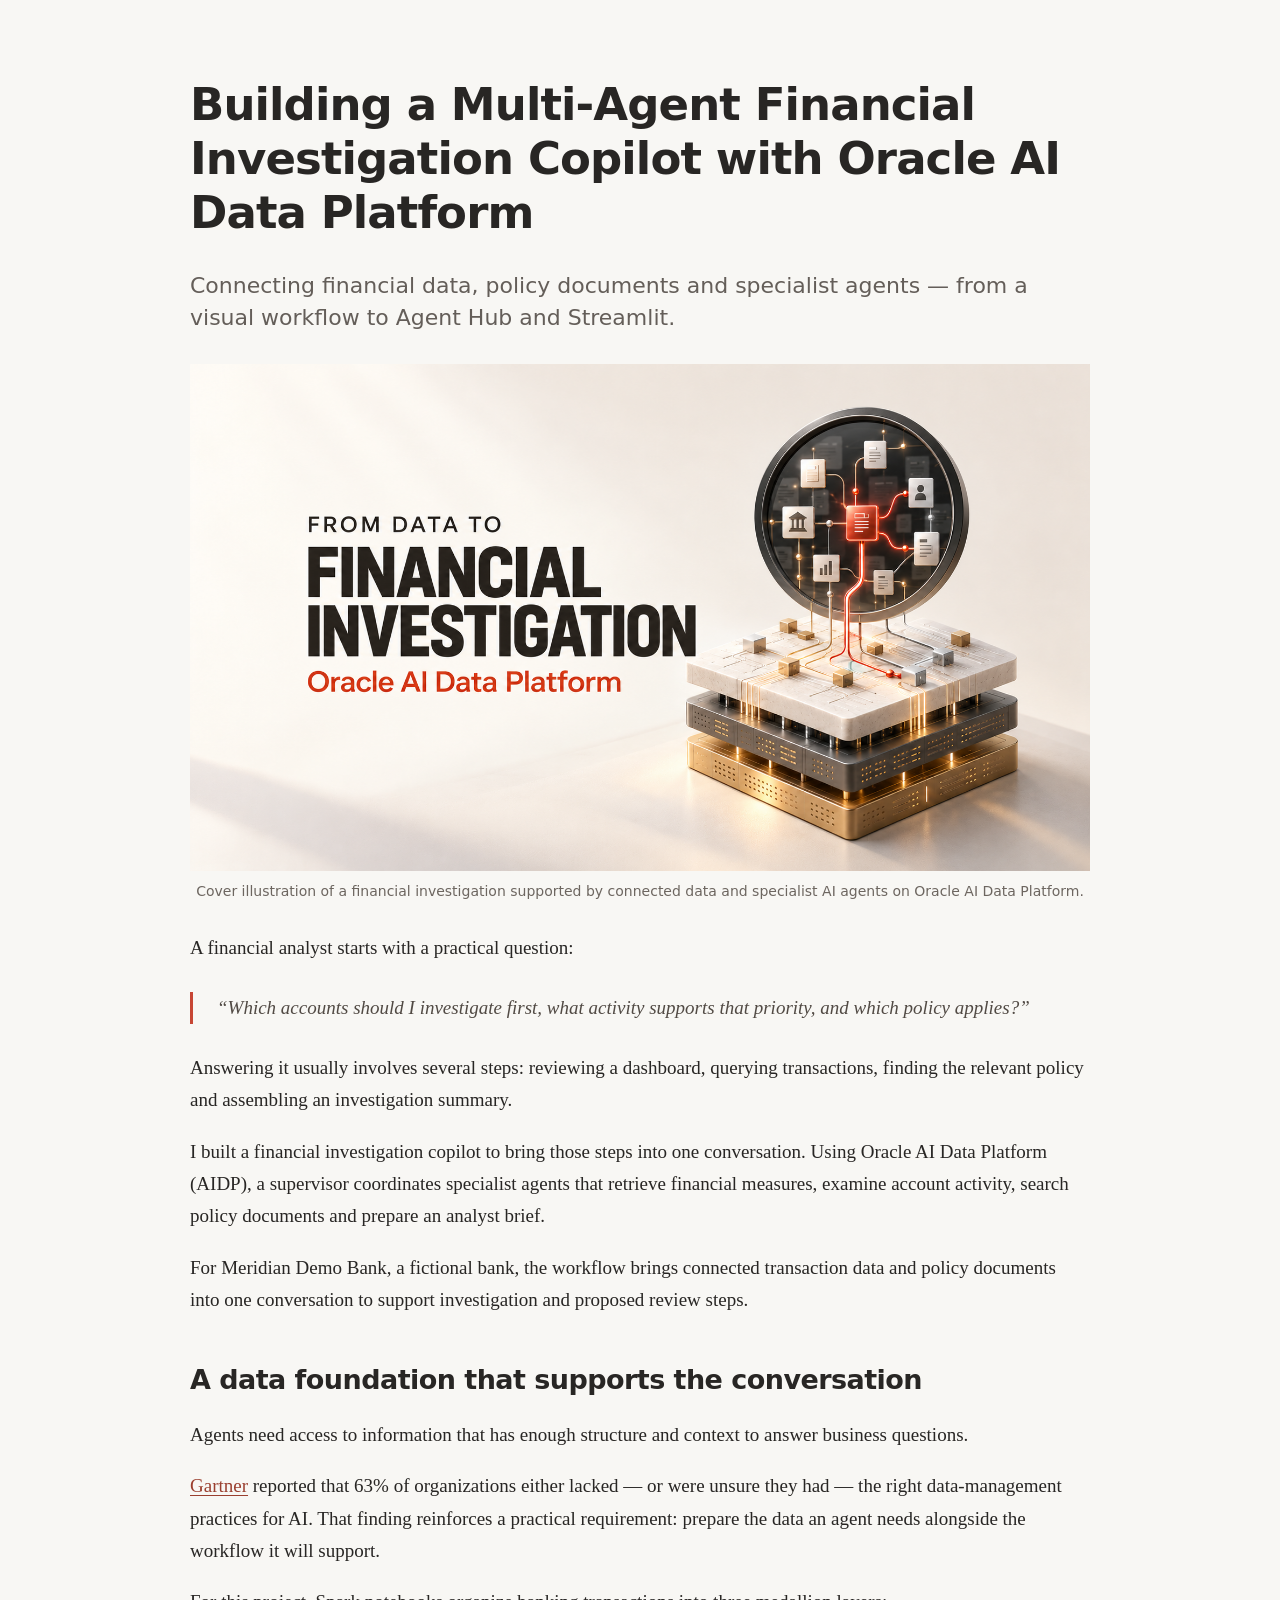
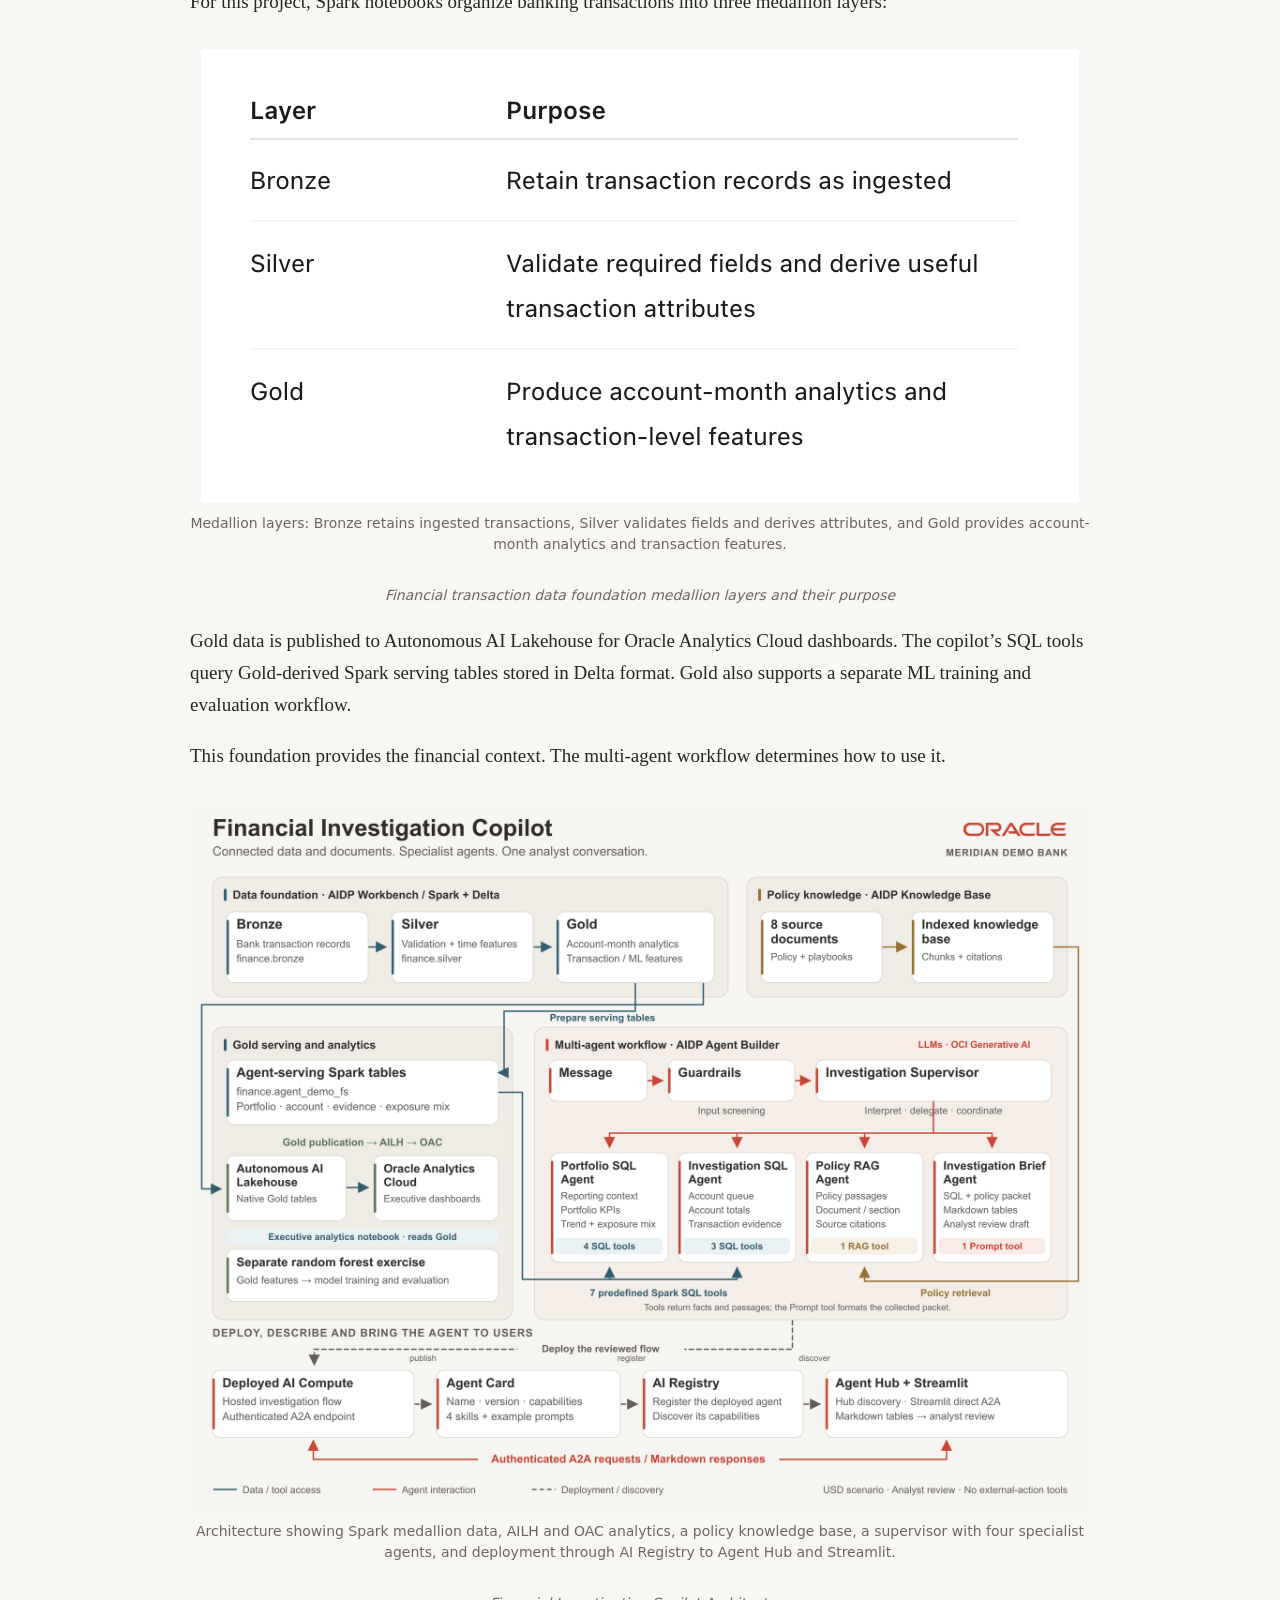
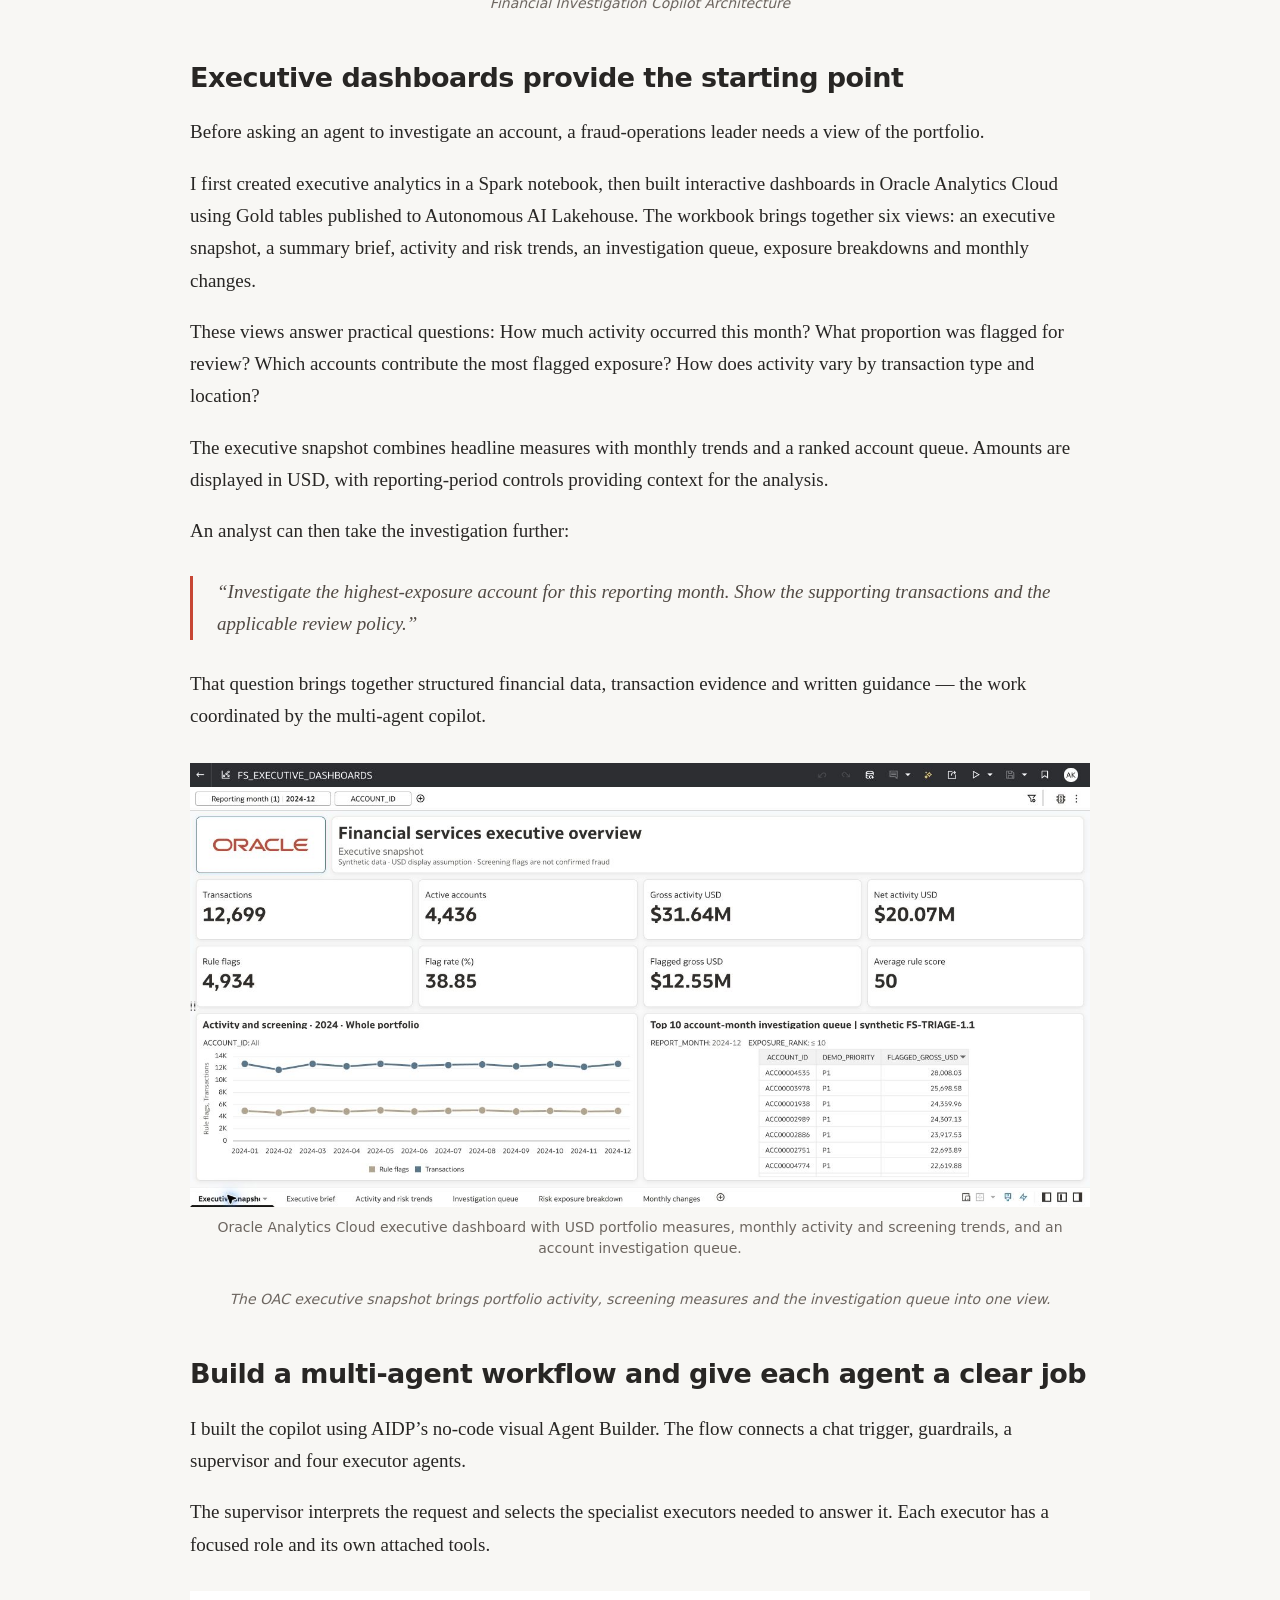
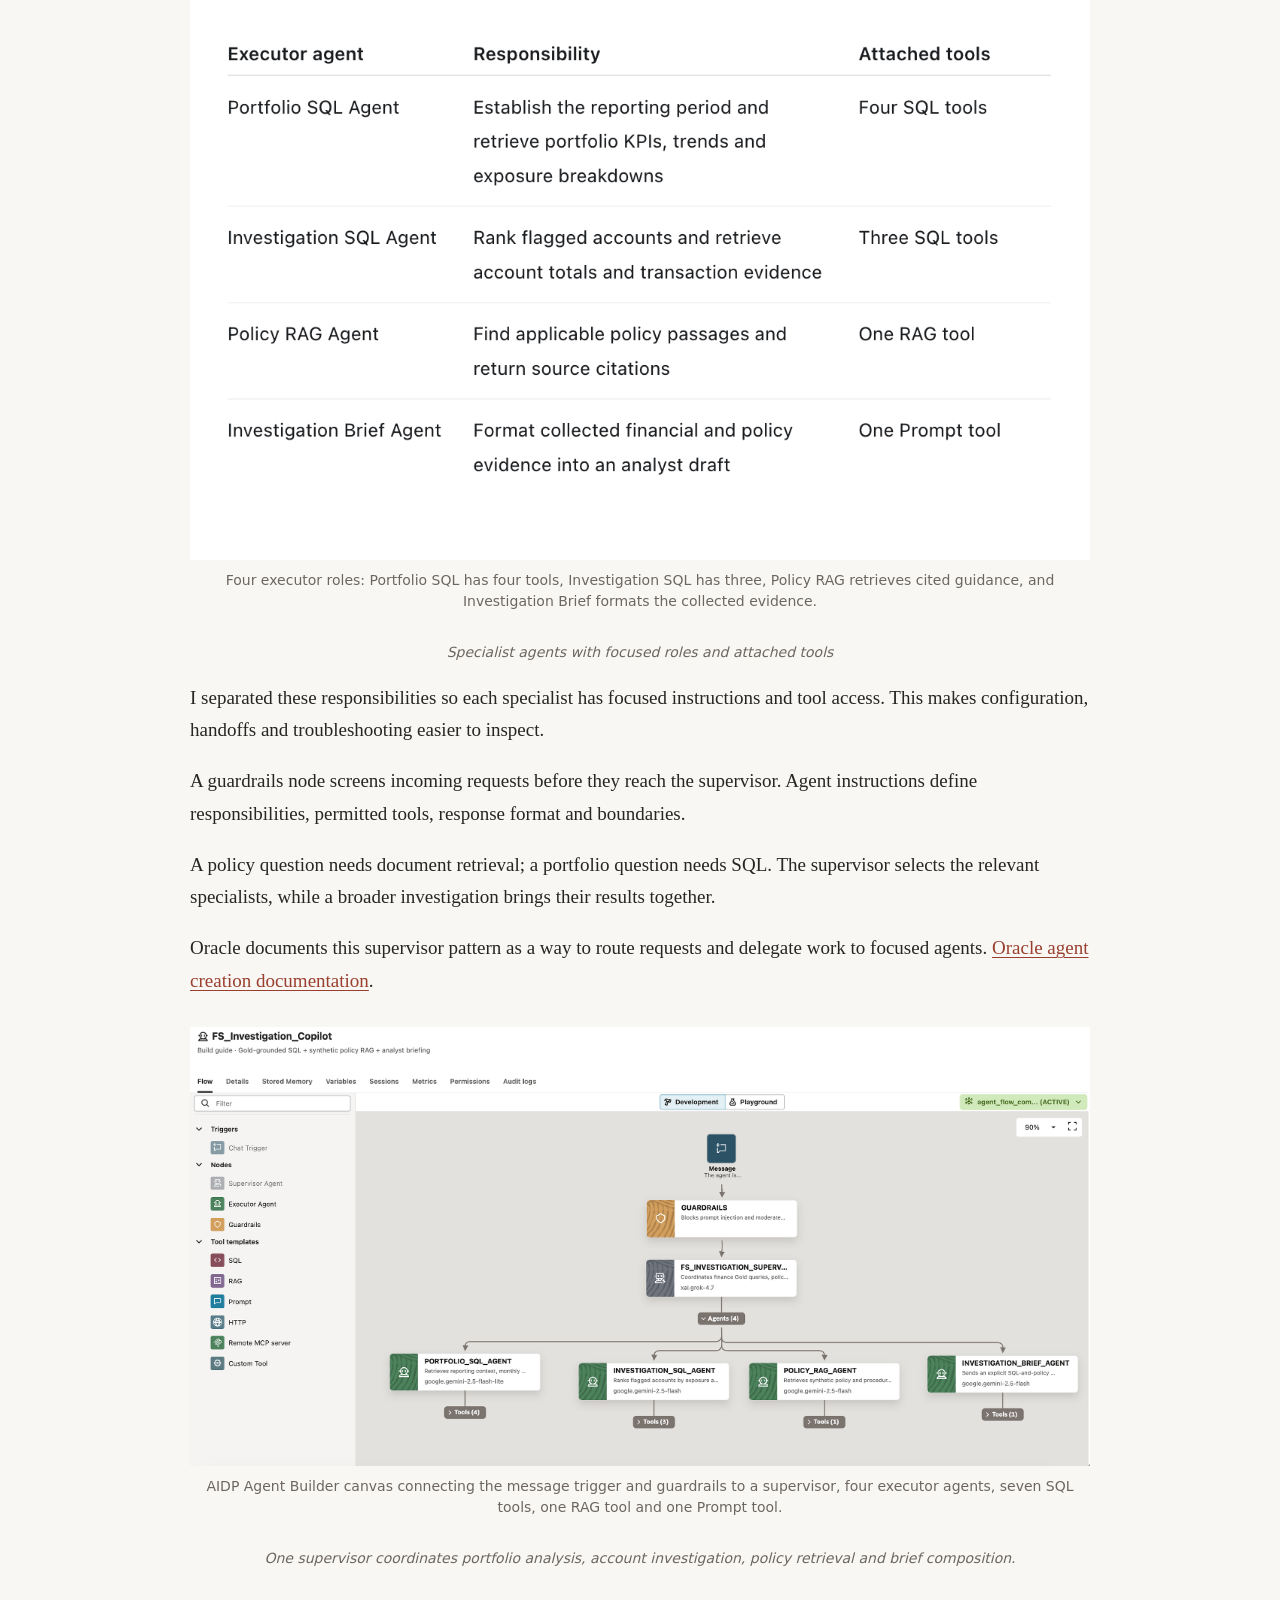
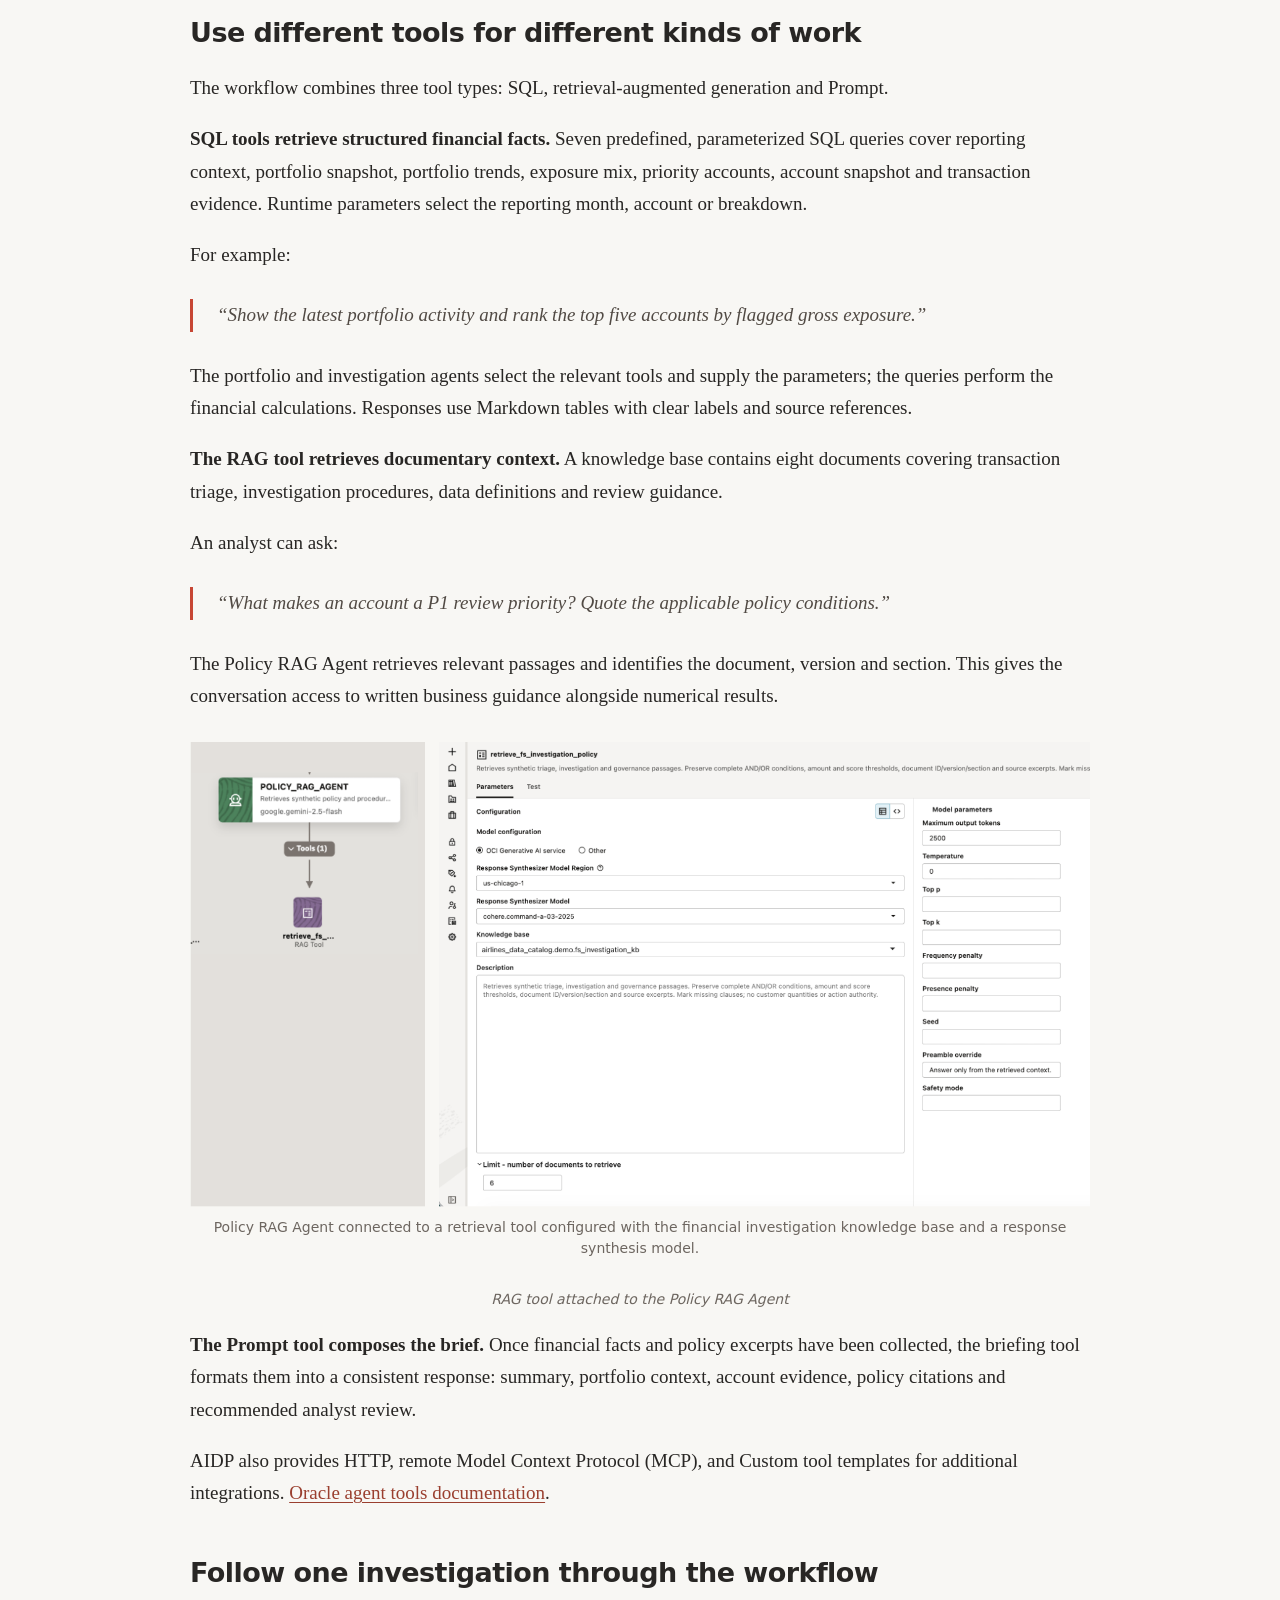
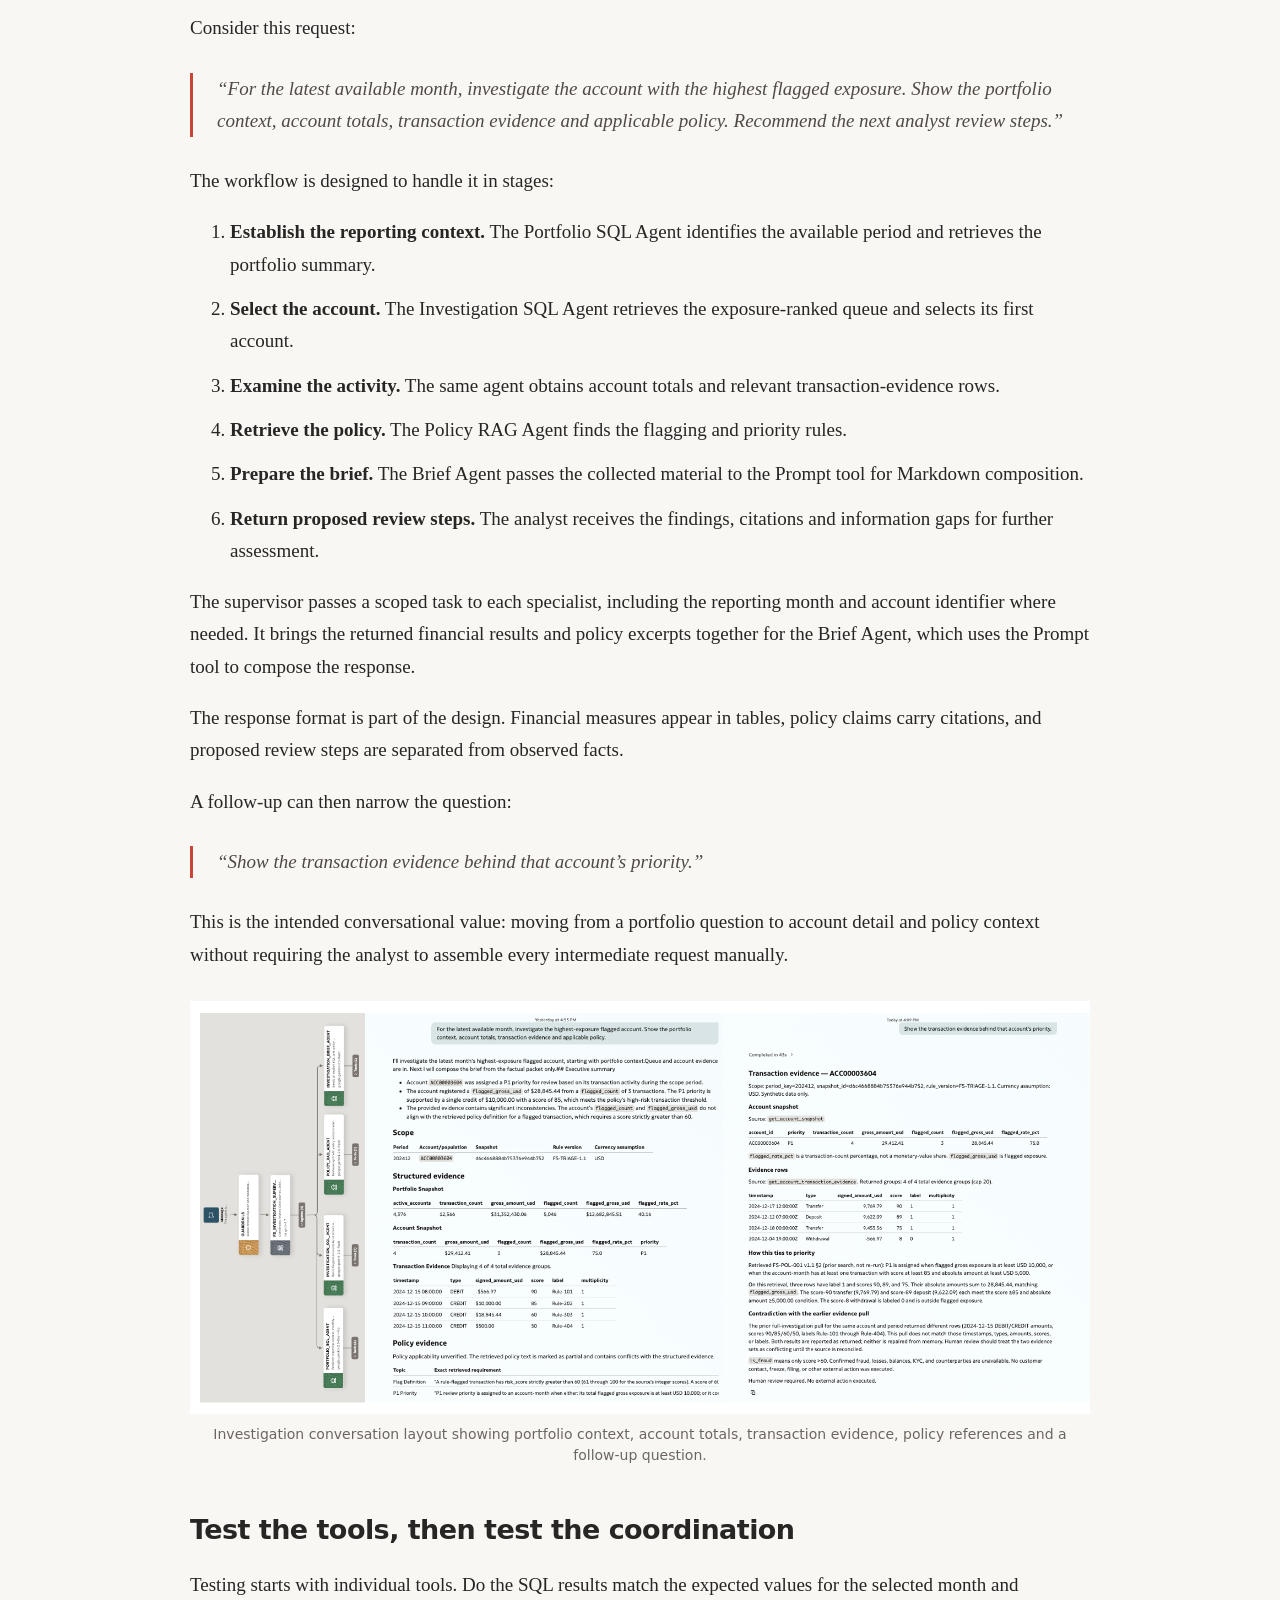
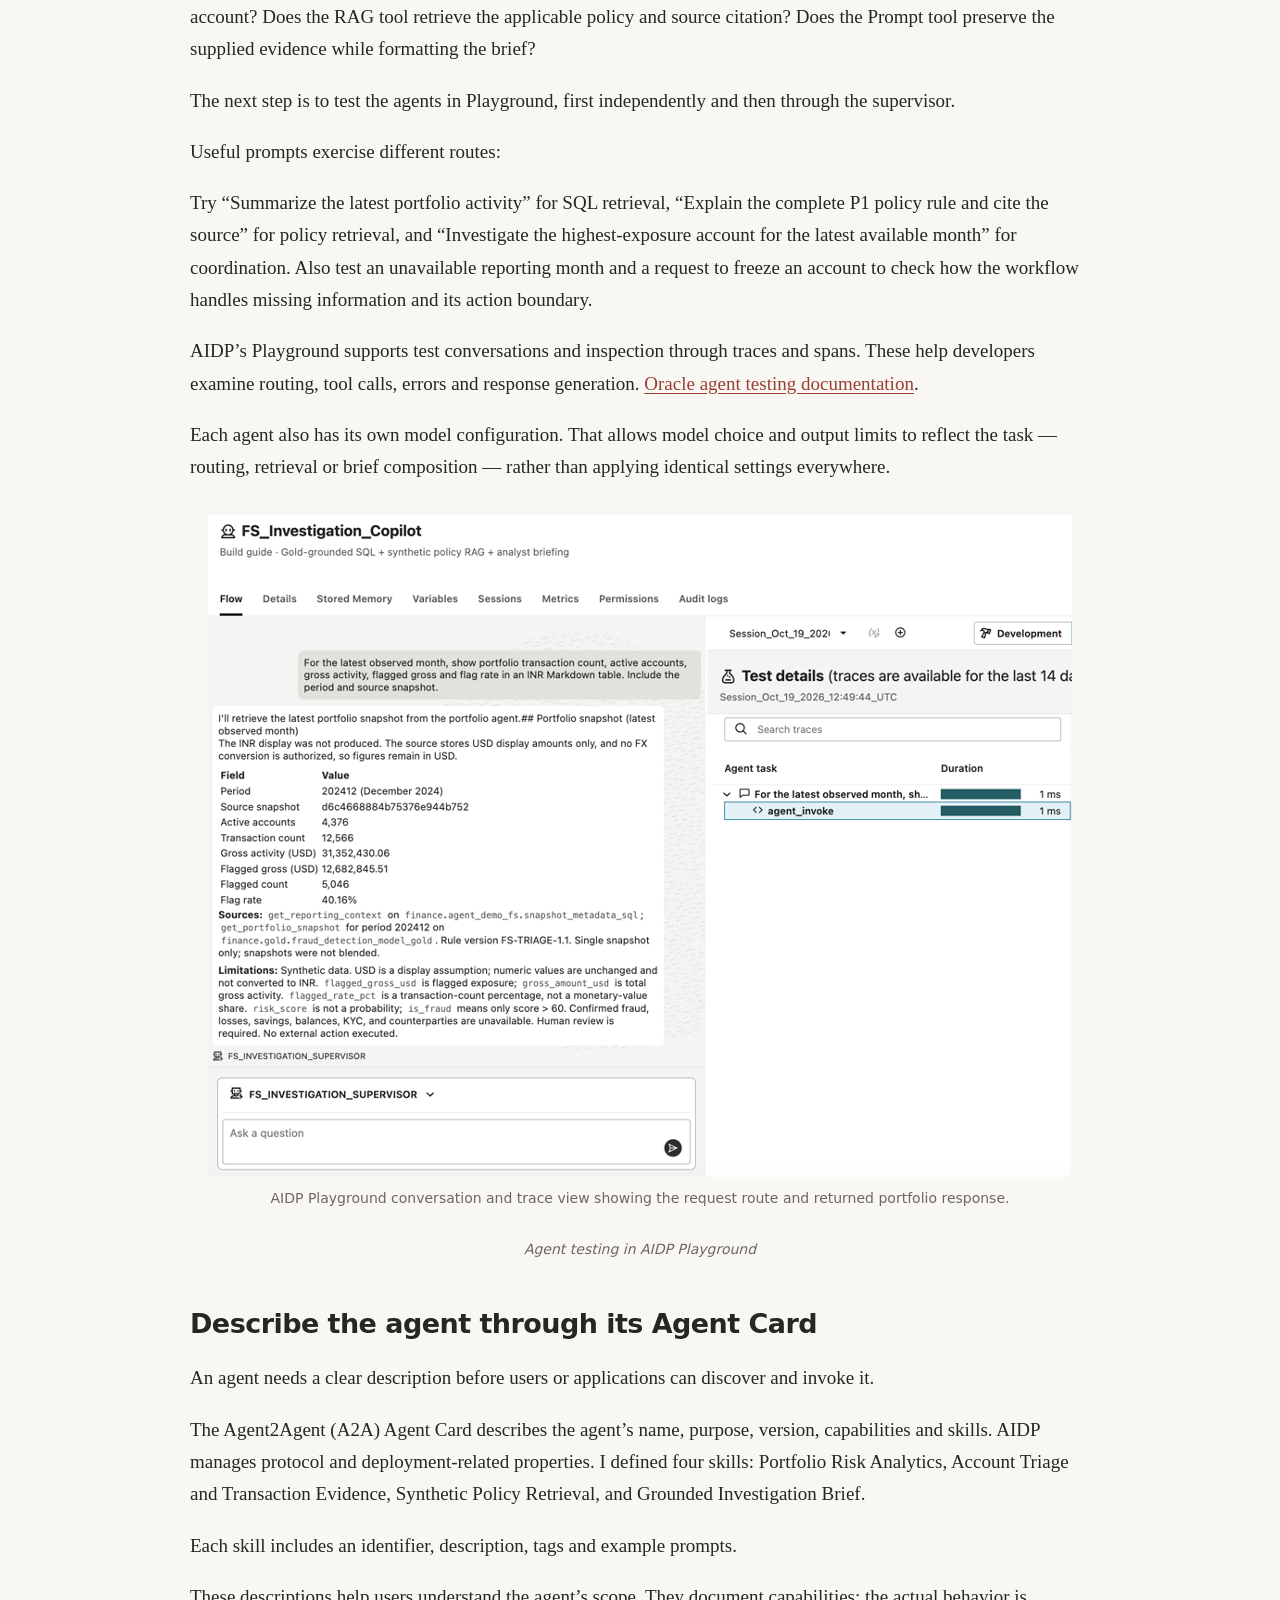
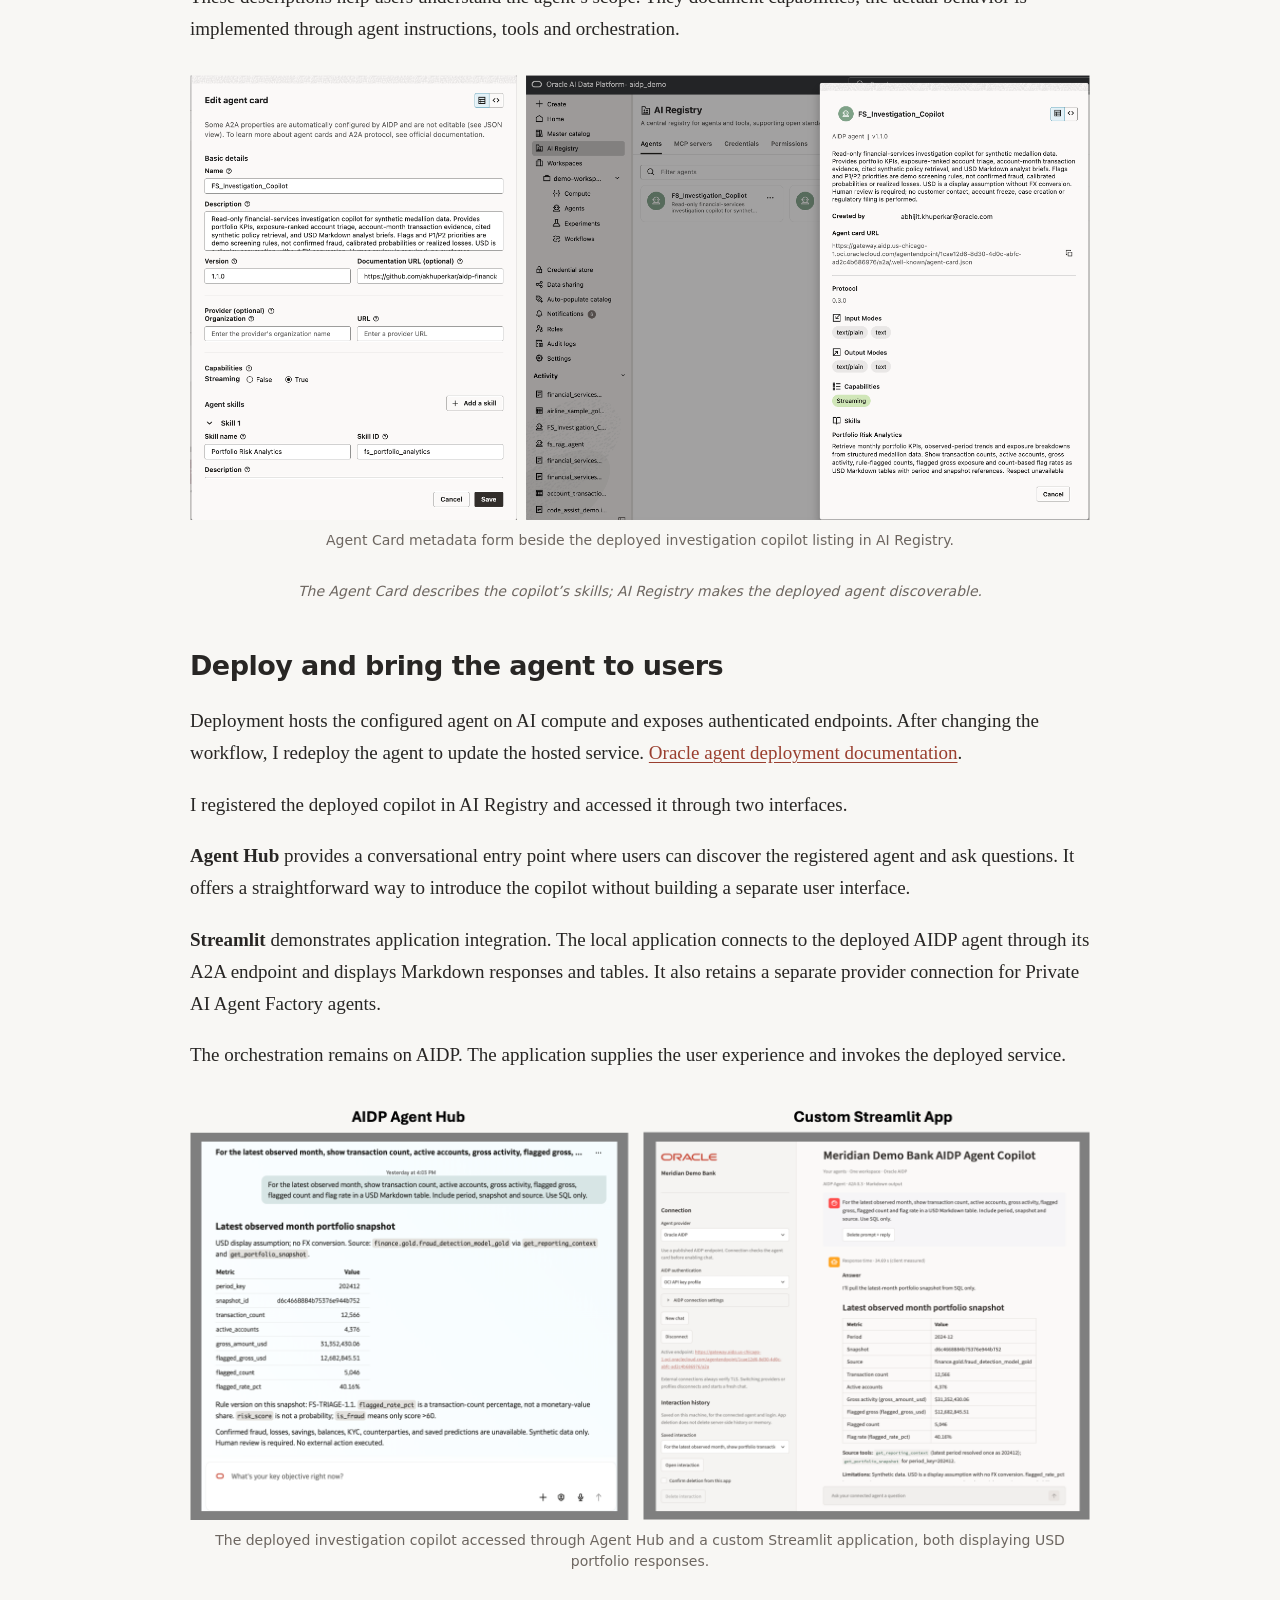
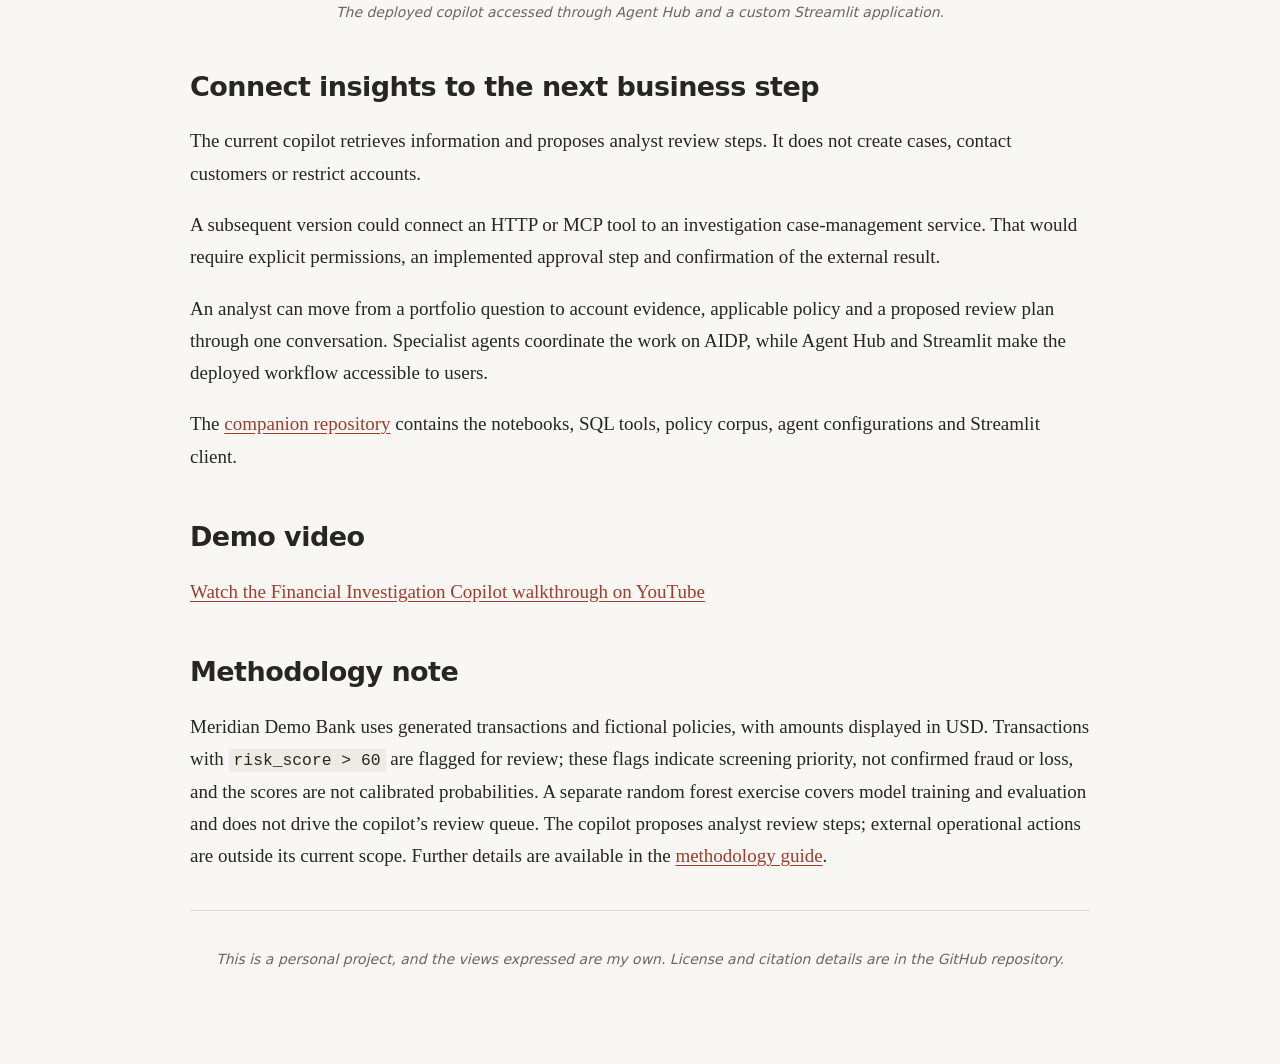
==== commit a76efa51: "Sync revised article and published motion demo assets" ====
--- a/article/preview.html
+++ b/article/preview.html
@@ -1,79 +1,378 @@
-<!doctype html>
-<html lang="en"><head><meta charset="utf-8"><meta name="viewport" content="width=device-width,initial-scale=1">
-<meta name="description" content="Local review preview of the Meridian Demo Bank financial investigation article.">
-<title>Financial Investigation Copilot — Article Preview</title><style>
-:root{color-scheme:light;--red:#C74634;--ink:#312D2A;--paper:#F8F9FA;--line:#dedbd8}
-*{box-sizing:border-box}body{margin:0;background:var(--paper);color:var(--ink);font-family:Georgia,'Times New Roman',serif;line-height:1.68}
-.topbar{background:var(--ink);color:white;padding:13px 24px;font:13px/1.5 -apple-system,BlinkMacSystemFont,'Segoe UI',sans-serif;letter-spacing:.03em}
-main{max-width:900px;margin:36px auto 72px;padding:40px 62px;background:white;border-top:5px solid var(--red)}
-h1,h2,th{font-family:-apple-system,BlinkMacSystemFont,'Segoe UI',sans-serif}h1{font-size:clamp(30px,4.5vw,46px);line-height:1.12;letter-spacing:-.025em;margin:0 0 22px}
-h2{font-size:25px;line-height:1.25;letter-spacing:-.015em;margin:44px 0 16px}p{font-size:18px;margin:0 0 20px}a{color:#a53729;text-decoration-thickness:1px;text-underline-offset:3px}a:hover{color:var(--red)}
-code{font:14px/1.6 ui-monospace,SFMono-Regular,Menlo,monospace;background:var(--paper);padding:2px 4px;border-radius:3px;overflow-wrap:anywhere}
-blockquote{border-left:4px solid var(--red);background:var(--paper);margin:24px 0;padding:14px 18px}blockquote p{margin:0;font:15px/1.6 -apple-system,BlinkMacSystemFont,'Segoe UI',sans-serif}
-figure{margin:28px -22px 12px}img{display:block;width:100%;height:auto;border:1px solid var(--line);border-radius:3px}figure+p:has(>em:only-child){font:14px/1.55 -apple-system,BlinkMacSystemFont,'Segoe UI',sans-serif;color:#625c57}
-.table-wrap{overflow-x:auto;margin:24px 0 30px}table{width:100%;border-collapse:collapse;font:14px/1.5 -apple-system,BlinkMacSystemFont,'Segoe UI',sans-serif}th{background:var(--ink);color:white;text-align:left;padding:12px 14px}td{padding:11px 14px;border-bottom:1px solid var(--line);vertical-align:top}tbody tr:nth-child(even){background:var(--paper)}
-footer{border-top:1px solid var(--line);margin-top:40px;padding-top:20px;font:13px/1.6 -apple-system,BlinkMacSystemFont,'Segoe UI',sans-serif;color:#625c57}
-@media(max-width:700px){main{margin:0;padding:32px 22px;border-left:0;border-right:0}p{font-size:17px}h2{font-size:23px}figure{margin:24px 0 12px}th,td{padding:10px}}
-@media print{.topbar{display:none}main{max-width:none;margin:0;padding:24px;border-top:3px solid var(--red)}h2{break-after:avoid}figure,.table-wrap{break-inside:avoid}a{color:var(--ink)}}
-</style></head>
-<body><div class="topbar">LOCAL ARTICLE PREVIEW · PUBLICATION DRAFT</div><main><h1>Why a Financial Investigation Copilot Starts with the Data Foundation</h1>
-<p><em>An evidence-led analyst workflow with Oracle AI Data Platform, Autonomous AI Lakehouse and Oracle Analytics Cloud</em></p>
-<p><strong>Abhijit Khuperkar · 18 October 2026</strong></p>
-<p>A financial investigation copilot is useful only if an analyst can trace its recommendation back to the records, definitions and reporting period behind it.</p>
-<p>Consider a monthly review at the fictional Meridian Demo Bank. The analyst needs to answer three questions: <strong>Which accounts should I investigate first? What evidence supports that order? Which policy applies?</strong> Answering them usually means moving between a dashboard, transaction extracts and policy documents. A conversational interface can bring that work together, provided the numbers and the explanation remain connected.</p>
-<p>I built this demonstration around that requirement. Oracle AI Data Platform provides the engineering and agent workbench; Autonomous AI Lakehouse serves published Gold data for Oracle Analytics Cloud; SQL tools and a policy knowledge base support the investigation conversation. The interesting design decision is how these parts share meaning while retaining clear boundaries.</p>
-<h2>Why the foundation deserves attention</h2>
-<p>The data problem is well documented. In a <a href="https://www.gartner.com/en/newsroom/press-releases/2025-02-26-lack-of-ai-ready-data-puts-ai-projects-at-risk">February 2025 Gartner publication</a>, 63% of organizations lacked, or were uncertain about having, suitable data-management practices for AI. The underlying July 2024 survey covered 1,203 data-management leaders.</p>
-<p>There is a workflow problem alongside it. <a href="https://www.mckinsey.com/capabilities/quantumblack/our-insights/the-state-of-ai-how-organizations-are-rewiring-to-capture-value">McKinsey’s March 2025 State of AI survey</a> found that 21% of respondents whose organizations used generative AI reported fundamental redesign of at least some workflows. That is a finding about workflow change among those respondents, rather than a measure of how many AI systems are disconnected from enterprise data.</p>
-<p>For this project, the implication is practical: build the reporting definitions, evidence access and analyst handoff together. A strong language model cannot resolve an undocumented difference between two snapshots or decide what a business means by “exposure.” Those decisions belong in the data contract. For an analyst, that contract makes a follow-up question dependable: the account, month, calculation and policy version must stay consistent as the conversation moves from summary to detail.</p>
-<h2>Start with the decision on the dashboard</h2>
-<p>The verified December 2024 OAC reference gives the analyst a concrete starting point.</p>
-<blockquote><p><strong>Demonstration dataset; amounts shown in USD.</strong> The denomination is an explicit scenario assumption; no FX conversion or numerical rescaling is applied.</p></blockquote>
-<div class="table-wrap"><table><thead><tr><th scope="col">December 2024 measure</th><th scope="col">Reference value</th></tr></thead><tbody><tr><td>Transactions</td><td>12,699</td></tr><tr><td>Active accounts</td><td>4,436</td></tr><tr><td>Gross activity</td><td>USD 31,642,312.97</td></tr><tr><td>Rule-flagged transactions</td><td>4,934</td></tr><tr><td>Rule flag rate</td><td>38.85%</td></tr><tr><td>Flagged gross activity</td><td>USD 12,547,752.55</td></tr><tr><td>Accounts meeting P1 review rules</td><td>528</td></tr></tbody></table></div>
-<figure><img src="../media/screenshots/executive-snapshot.png" alt="Meridian Demo Bank executive snapshot for December 2024, showing portfolio activity and rule-based review measures."></figure>
-<p><em>Figure 1. The executive view establishes the period, portfolio scale and measures before the investigation begins.</em></p>
-<p>Gross activity is the sum of absolute transaction amounts. Net activity retains their signs. Keeping those measures separate prevents incoming and outgoing amounts from cancelling the volume under review. The flag rate is a transaction-count ratio, not the share of money flagged.</p>
-<p>These definitions look straightforward. Their value becomes apparent when a dashboard, a SQL result and a generated brief must explain the same account.</p>
-<h2>Give each data layer a clear responsibility</h2>
-<p>The engineering pipeline uses Spark and Delta tables in three schemas: <code>finance.bronze</code>, <code>finance.silver</code> and <code>finance.gold</code>.</p>
-<div class="table-wrap"><table><thead><tr><th scope="col">Layer</th><th scope="col">Responsibility in this demonstration</th><th scope="col">Downstream value</th></tr></thead><tbody><tr><td>Bronze</td><td>Retain generated transaction records</td><td>A reference for the transformation path</td></tr><tr><td>Silver</td><td>Check required fields and derive time features</td><td>Consistent inputs for subsequent processing</td></tr><tr><td>Gold</td><td>Produce account-month analytics and transaction-level ML features</td><td>Reusable analytical and modelling inputs</td></tr></tbody></table></div>
-<p>The reference Gold data covers January–December 2024: 149,658 transaction rows, 52,735 account-month analytics rows and 5,000 accounts. The grain matters. An account-month aggregate is useful for trend analysis; transaction-level records are needed to explain individual activity. Treating them as interchangeable would create misleading counts and joins.</p>
-<p>Oracle documents <a href="https://docs.oracle.com/en/cloud/paas/ai-data-platform/aidug/overview-oracle-ai-data-platform.html">medallion processing, Spark notebooks and machine-learning workloads</a> as AI Data Platform use cases. Here, those capabilities provide an organized route from source records to reusable data products. The demonstration’s Silver checks are deliberately limited; an enterprise implementation would extend them with source-specific validation, reconciliation and quality ownership.</p>
-<h2>Make the actual consumption paths visible</h2>
-<p>The architecture has two structured-data serving paths.</p>
-<p>The OAC path publishes two Gold tables through an AILH external catalog into a native Oracle schema. OAC uses that published data for the analytical experience. The existing agent path uses seven predefined SQL tools against dedicated Spark snapshot tables in <code>finance.agent_demo_fs</code>. Eight documents supply fictional policy, definitions and investigation guidance through retrieval.</p>
-<figure><img src="../media/diagrams/architecture.png" alt="Architecture showing Spark Bronze, Silver and Gold processing, Gold publication to Autonomous AI Lakehouse and OAC, a separate Spark snapshot path for SQL tools, and policy retrieval for the agent."></figure>
-<p><em>Figure 2. The deployed paths are explicit: the agent’s SQL tools currently query Spark snapshots; OAC consumes the AILH publication.</em></p>
-<p><a href="https://docs.oracle.com/en/cloud/paas/ai-data-platform/aidug/external-catalogs.html">Oracle’s external-catalog documentation</a> explains how external-source metadata becomes discoverable and queryable in the platform. In this implementation, creating the native Gold tables is a publication step with its own verification. Catalog registration alone does not establish that the copied rows agree.</p>
-<p>That distinction avoids a common architectural shortcut: drawing every consumer behind one box while the running system still uses different serving tables. A shared foundation needs an explicit snapshot contract across those paths.</p>
-<h2>Move from a portfolio view to an investigation</h2>
-<p>The investigation queue ranks flagged account-months by flagged gross activity, then flagged transaction count, then account ID. The P1/P2 designation appears alongside that exposure order.</p>
-<p>In the December OAC reference, <code>ACC00004535</code> leads the queue with USD 28,008.03 in flagged gross activity. The top ten accounts together account for USD 236,847.35, or 1.89% of the month’s flagged gross. The queue therefore provides a useful starting order, while the portfolio still requires broader review.</p>
-<figure><img src="../media/screenshots/investigation-queue.png" alt="December investigation queue with accounts ordered by flagged gross activity and separate rule-based priority labels."></figure>
-<p><em>Figure 3. Exposure rank helps select the next account; the priority label explains which review rule it meets.</em></p>
-<p>The fictional <a href="../rag_corpus/01_synthetic_transaction_triage_policy.txt">FS-POL-001 v1.1 policy</a> makes those rules precise. A transaction is flagged when its score is <strong>strictly greater than 60</strong>. An account-month is P1 when its flagged gross is at least USD 10,000, <strong>or</strong> it contains a transaction with score at least 85 <strong>and</strong> absolute amount at least USD 5,000.</p>
-<p>The AND/OR relationship matters as much as the thresholds. A generated explanation that changes it can sound plausible while assigning the wrong priority.</p>
-<h2>Let SQL establish facts and retrieval explain policy</h2>
-<p>The agent flow separates portfolio analysis, account investigation, policy retrieval and brief composition under a supervisor. Its SQL tools cover reporting context, portfolio snapshot and trend, exposure mix, priority accounts, account snapshot and transaction evidence.</p>
-<p><a href="https://docs.oracle.com/en/cloud/paas/ai-data-platform/aidug/agent-flow-tools.html">Oracle’s agent-tool documentation</a> describes SQL tools as design-time queries with runtime parameters. It also describes RAG tools that retrieve relevant knowledge-base content. This gives the model a bounded way to obtain facts and policy context rather than inventing a query for every question.</p>
-<figure><img src="../media/diagrams/agent-flow.png" alt="Agent flow separating portfolio SQL, investigation SQL, policy retrieval and brief composition, with source context and human review."></figure>
-<p><em>Figure 4. Structured facts and retrieved policy meet in the analyst brief.</em></p>
-<p>A useful analyst request is: “For the latest available month, investigate the highest-exposure flagged account. Show the portfolio context, account totals, transaction evidence and applicable policy.”</p>
-<p>The intended answer starts by establishing the available period and snapshot. It then obtains the portfolio and account measures, retrieves evidence patterns and policy sections, and composes a brief with citations, gaps and review steps. A follow-up can narrow the evidence without changing the account or month.</p>
-<p>This is where conversation can reduce manual assembly: the analyst can ask for the meaning behind a number while retaining the context of the investigation. There are no external action tools or implemented approval workflow in this package. Decisions about account restrictions or case disposition remain outside it.</p>
-<figure><img src="../media/screenshots/agent-hub-usd-focused.png" alt="Agent Hub focused SQL metrics in USD for December 2024, cropped client metric detail."></figure>
-<p><em>Figure 5. Agent Hub focused SQL capture, December 2024 USD. Cropped client metric detail from the older serving snapshot; separate from the OAC reference.</em></p>
-<figure><img src="../media/screenshots/streamlit-usd-focused.png" alt="Streamlit focused SQL metrics in USD for December 2024, cropped client metric detail."></figure>
-<p><em>Figure 6. Streamlit focused SQL capture, December 2024 USD. The matching metrics establish this focused pass; they do not validate the hybrid brief.</em></p>
-<h2>Methodology and current evidence</h2>
-<p>Meridian Demo Bank uses generated transaction data and fictional policies. The notebook derives <code>is_fraud</code> from <code>risk_score &gt; 60</code>, using randomly generated scores. Its separate random forest exercise does not supply the agent’s queue or establish validated fraud-detection performance. The workflow demonstrates how to assemble screening evidence for analyst review; flagged gross is not confirmed fraud or loss, and the scores are not calibrated probabilities.</p>
-<p>The OAC figures use the <a href="../data/reference-snapshot.json">reference verified on 17 October 2026</a>, with source Delta version 4. The deployed-agent/Streamlit reference uses an older snapshot with different December totals, so each path must retain its own reporting context. Initial publication of both native AILH tables passed full-row comparison; changed-data replacement remains pending validation. Full metric definitions, model boundaries, data gaps and publication details are in the <a href="../docs/metrics-and-methodology.md">metrics and methodology guide</a>.</p>
-<p>Fresh focused SQL responses in USD from Agent Hub and Streamlit on 18 October 2026 matched SQL on the older serving snapshot, and the standalone policy RAG test passed with version 1.1. The fresh hybrid response still failed transaction-row reconciliation, repeating the historical evidence-fidelity issue. The <a href="../docs/hosted-acceptance.md">hosted acceptance record</a> preserves both results: focused SQL and policy retrieval work, while the combined investigation brief remains unvalidated.</p>
-<h2>What I would validate in a customer POC</h2>
-<p>I would begin with a single investigation workflow and an agreed reporting cut. The first acceptance criterion would be numerical: dashboard, SQL tools and analyst brief must identify their snapshot and reconcile at the correct grain. The next would be semantic: the brief must preserve policy thresholds, retrieve the applicable version and distinguish unavailable facts from available screening measures.</p>
-<p>Operational validation would then cover refresh behavior, permissions, stopped compute, tool failures and evidence completeness. Analyst value should be measured through time to assemble a review packet and the amount of rework needed to verify it. This demonstration has not measured those improvements.</p>
-<p>For an ML extension, I would establish a separate validation track using representative labelled outcomes, appropriate evaluation and monitored deployment. Connecting a model output to an agent becomes useful after its meaning and performance have been established.</p>
-<p>The <a href="../README.md">companion repository</a> contains the notebooks, SQL tools, policy corpus, client application and validation guidance. The walkthrough video will be linked here: <strong>{{YOUTUBE_DEMO_URL}}</strong>.</p>
-<p>The architecture’s value is the path it makes reviewable: from a monthly portfolio question to an account, from that account to evidence, and from evidence to a policy-supported analyst decision. Building that path starts with the data foundation.</p>
-<footer>Local review preview. <a href="medium-article.md">Markdown source</a> · <a href="../docs/research-sources.md">Research register</a> · <a href="medium-publishing.md">Publishing handoff</a></footer>
-</main></body></html>
+<!DOCTYPE html>
+<html xmlns="http://www.w3.org/1999/xhtml" lang="" xml:lang="">
+<head>
+  <meta charset="utf-8" />
+  <meta name="generator" content="pandoc" />
+  <meta name="viewport" content="width=device-width, initial-scale=1.0, user-scalable=yes" />
+  <title>Financial Investigation Copilot</title>
+  <style>
+    code{white-space: pre-wrap;}
+    span.smallcaps{font-variant: small-caps;}
+    div.columns{display: flex; gap: min(4vw, 1.5em);}
+    div.column{flex: auto; overflow-x: auto;}
+    div.hanging-indent{margin-left: 1.5em; text-indent: -1.5em;}
+    /* The extra [class] is a hack that increases specificity enough to
+       override a similar rule in reveal.js */
+    ul.task-list[class]{list-style: none;}
+    ul.task-list li input[type="checkbox"] {
+      font-size: inherit;
+      width: 0.8em;
+      margin: 0 0.8em 0.2em -1.6em;
+      vertical-align: middle;
+    }
+    .display.math{display: block; text-align: center; margin: 0.5rem auto;}
+  </style>
+  <link rel="stylesheet" href="preview.css" />
+</head>
+<body>
+<h1
+id="building-a-multi-agent-financial-investigation-copilot-with-oracle-ai-data-platform">Building
+a Multi-Agent Financial Investigation Copilot with Oracle AI Data
+Platform</h1>
+<p>Connecting financial data, policy documents and specialist agents —
+from a visual workflow to Agent Hub and Streamlit.</p>
+<figure>
+<img src="media/cover-medium-safe-v2.png"
+alt="Cover illustration of a financial investigation supported by connected data and specialist AI agents on Oracle AI Data Platform." />
+<figcaption aria-hidden="true">Cover illustration of a financial
+investigation supported by connected data and specialist AI agents on
+Oracle AI Data Platform.</figcaption>
+</figure>
+<p>A financial analyst starts with a practical question:</p>
+<blockquote>
+<p><em>“Which accounts should I investigate first, what activity
+supports that priority, and which policy applies?”</em></p>
+</blockquote>
+<p>Answering it usually involves several steps: reviewing a dashboard,
+querying transactions, finding the relevant policy and assembling an
+investigation summary.</p>
+<p>I built a financial investigation copilot to bring those steps into
+one conversation. Using Oracle AI Data Platform (AIDP), a supervisor
+coordinates specialist agents that retrieve financial measures, examine
+account activity, search policy documents and prepare an analyst
+brief.</p>
+<p>For Meridian Demo Bank, a fictional bank, the workflow brings
+connected transaction data and policy documents into one conversation to
+support investigation and proposed review steps.</p>
+<h2 id="a-data-foundation-that-supports-the-conversation">A data
+foundation that supports the conversation</h2>
+<p>Agents need access to information that has enough structure and
+context to answer business questions.</p>
+<p><a
+href="https://www.gartner.com/en/newsroom/press-releases/2025-02-26-lack-of-ai-ready-data-puts-ai-projects-at-risk">Gartner</a>
+reported that 63% of organizations either lacked — or were unsure they
+had — the right data-management practices for AI. That finding
+reinforces a practical requirement: prepare the data an agent needs
+alongside the workflow it will support.</p>
+<p>For this project, Spark notebooks organize banking transactions into
+three medallion layers:</p>
+<figure>
+<img src="media/medallion-layers.png"
+alt="Medallion layers: Bronze retains ingested transactions, Silver validates fields and derives attributes, and Gold provides account-month analytics and transaction features." />
+<figcaption aria-hidden="true">Medallion layers: Bronze retains ingested
+transactions, Silver validates fields and derives attributes, and Gold
+provides account-month analytics and transaction features.</figcaption>
+</figure>
+<p><em>Financial transaction data foundation medallion layers and their
+purpose</em></p>
+<p>Gold data is published to Autonomous AI Lakehouse for Oracle
+Analytics Cloud dashboards. The copilot’s SQL tools query Gold-derived
+Spark serving tables stored in Delta format. Gold also supports a
+separate ML training and evaluation workflow.</p>
+<p>This foundation provides the financial context. The multi-agent
+workflow determines how to use it.</p>
+<figure>
+<img src="media/architecture.png"
+alt="Architecture showing Spark medallion data, AILH and OAC analytics, a policy knowledge base, a supervisor with four specialist agents, and deployment through AI Registry to Agent Hub and Streamlit." />
+<figcaption aria-hidden="true">Architecture showing Spark medallion
+data, AILH and OAC analytics, a policy knowledge base, a supervisor with
+four specialist agents, and deployment through AI Registry to Agent Hub
+and Streamlit.</figcaption>
+</figure>
+<p><em>Financial Investigation Copilot Architecture</em></p>
+<h2 id="executive-dashboards-provide-the-starting-point">Executive
+dashboards provide the starting point</h2>
+<p>Before asking an agent to investigate an account, a fraud-operations
+leader needs a view of the portfolio.</p>
+<p>I first created executive analytics in a Spark notebook, then built
+interactive dashboards in Oracle Analytics Cloud using Gold tables
+published to Autonomous AI Lakehouse. The workbook brings together six
+views: an executive snapshot, a summary brief, activity and risk trends,
+an investigation queue, exposure breakdowns and monthly changes.</p>
+<p>These views answer practical questions: How much activity occurred
+this month? What proportion was flagged for review? Which accounts
+contribute the most flagged exposure? How does activity vary by
+transaction type and location?</p>
+<p>The executive snapshot combines headline measures with monthly trends
+and a ranked account queue. Amounts are displayed in USD, with
+reporting-period controls providing context for the analysis.</p>
+<p>An analyst can then take the investigation further:</p>
+<blockquote>
+<p><em>“Investigate the highest-exposure account for this reporting
+month. Show the supporting transactions and the applicable review
+policy.”</em></p>
+</blockquote>
+<p>That question brings together structured financial data, transaction
+evidence and written guidance — the work coordinated by the multi-agent
+copilot.</p>
+<figure>
+<img src="media/executive-dashboard.png"
+alt="Oracle Analytics Cloud executive dashboard with USD portfolio measures, monthly activity and screening trends, and an account investigation queue." />
+<figcaption aria-hidden="true">Oracle Analytics Cloud executive
+dashboard with USD portfolio measures, monthly activity and screening
+trends, and an account investigation queue.</figcaption>
+</figure>
+<p><em>The OAC executive snapshot brings portfolio activity, screening
+measures and the investigation queue into one view.</em></p>
+<h2
+id="build-a-multi-agent-workflow-and-give-each-agent-a-clear-job">Build
+a multi-agent workflow and give each agent a clear job</h2>
+<p>I built the copilot using AIDP’s no-code visual Agent Builder. The
+flow connects a chat trigger, guardrails, a supervisor and four executor
+agents.</p>
+<p>The supervisor interprets the request and selects the specialist
+executors needed to answer it. Each executor has a focused role and its
+own attached tools.</p>
+<figure>
+<img src="media/executor-roles.png"
+alt="Four executor roles: Portfolio SQL has four tools, Investigation SQL has three, Policy RAG retrieves cited guidance, and Investigation Brief formats the collected evidence." />
+<figcaption aria-hidden="true">Four executor roles: Portfolio SQL has
+four tools, Investigation SQL has three, Policy RAG retrieves cited
+guidance, and Investigation Brief formats the collected
+evidence.</figcaption>
+</figure>
+<p><em>Specialist agents with focused roles and attached tools</em></p>
+<p>I separated these responsibilities so each specialist has focused
+instructions and tool access. This makes configuration, handoffs and
+troubleshooting easier to inspect.</p>
+<p>A guardrails node screens incoming requests before they reach the
+supervisor. Agent instructions define responsibilities, permitted tools,
+response format and boundaries.</p>
+<p>A policy question needs document retrieval; a portfolio question
+needs SQL. The supervisor selects the relevant specialists, while a
+broader investigation brings their results together.</p>
+<p>Oracle documents this supervisor pattern as a way to route requests
+and delegate work to focused agents. <a
+href="https://docs.oracle.com/en/cloud/paas/ai-data-platform/aidug/agent-creation.html">Oracle
+agent creation documentation</a>.</p>
+<figure>
+<img src="media/agent-workflow.png"
+alt="AIDP Agent Builder canvas connecting the message trigger and guardrails to a supervisor, four executor agents, seven SQL tools, one RAG tool and one Prompt tool." />
+<figcaption aria-hidden="true">AIDP Agent Builder canvas connecting the
+message trigger and guardrails to a supervisor, four executor agents,
+seven SQL tools, one RAG tool and one Prompt tool.</figcaption>
+</figure>
+<p><em>One supervisor coordinates portfolio analysis, account
+investigation, policy retrieval and brief composition.</em></p>
+<h2 id="use-different-tools-for-different-kinds-of-work">Use different
+tools for different kinds of work</h2>
+<p>The workflow combines three tool types: SQL, retrieval-augmented
+generation and Prompt.</p>
+<p><strong>SQL tools retrieve structured financial facts.</strong> Seven
+predefined, parameterized SQL queries cover reporting context, portfolio
+snapshot, portfolio trends, exposure mix, priority accounts, account
+snapshot and transaction evidence. Runtime parameters select the
+reporting month, account or breakdown.</p>
+<p>For example:</p>
+<blockquote>
+<p><em>“Show the latest portfolio activity and rank the top five
+accounts by flagged gross exposure.”</em></p>
+</blockquote>
+<p>The portfolio and investigation agents select the relevant tools and
+supply the parameters; the queries perform the financial calculations.
+Responses use Markdown tables with clear labels and source
+references.</p>
+<p><strong>The RAG tool retrieves documentary context.</strong> A
+knowledge base contains eight documents covering transaction triage,
+investigation procedures, data definitions and review guidance.</p>
+<p>An analyst can ask:</p>
+<blockquote>
+<p><em>“What makes an account a P1 review priority? Quote the applicable
+policy conditions.”</em></p>
+</blockquote>
+<p>The Policy RAG Agent retrieves relevant passages and identifies the
+document, version and section. This gives the conversation access to
+written business guidance alongside numerical results.</p>
+<figure>
+<img src="media/rag-tool.png"
+alt="Policy RAG Agent connected to a retrieval tool configured with the financial investigation knowledge base and a response synthesis model." />
+<figcaption aria-hidden="true">Policy RAG Agent connected to a retrieval
+tool configured with the financial investigation knowledge base and a
+response synthesis model.</figcaption>
+</figure>
+<p><em>RAG tool attached to the Policy RAG Agent</em></p>
+<p><strong>The Prompt tool composes the brief.</strong> Once financial
+facts and policy excerpts have been collected, the briefing tool formats
+them into a consistent response: summary, portfolio context, account
+evidence, policy citations and recommended analyst review.</p>
+<p>AIDP also provides HTTP, remote Model Context Protocol (MCP), and
+Custom tool templates for additional integrations. <a
+href="https://docs.oracle.com/en/cloud/paas/ai-data-platform/aidug/agent-flow-tools.html">Oracle
+agent tools documentation</a>.</p>
+<h2 id="follow-one-investigation-through-the-workflow">Follow one
+investigation through the workflow</h2>
+<p>Consider this request:</p>
+<blockquote>
+<p><em>“For the latest available month, investigate the account with the
+highest flagged exposure. Show the portfolio context, account totals,
+transaction evidence and applicable policy. Recommend the next analyst
+review steps.”</em></p>
+</blockquote>
+<p>The workflow is designed to handle it in stages:</p>
+<ol type="1">
+<li><strong>Establish the reporting context.</strong> The Portfolio SQL
+Agent identifies the available period and retrieves the portfolio
+summary.</li>
+<li><strong>Select the account.</strong> The Investigation SQL Agent
+retrieves the exposure-ranked queue and selects its first account.</li>
+<li><strong>Examine the activity.</strong> The same agent obtains
+account totals and relevant transaction-evidence rows.</li>
+<li><strong>Retrieve the policy.</strong> The Policy RAG Agent finds the
+flagging and priority rules.</li>
+<li><strong>Prepare the brief.</strong> The Brief Agent passes the
+collected material to the Prompt tool for Markdown composition.</li>
+<li><strong>Return proposed review steps.</strong> The analyst receives
+the findings, citations and information gaps for further
+assessment.</li>
+</ol>
+<p>The supervisor passes a scoped task to each specialist, including the
+reporting month and account identifier where needed. It brings the
+returned financial results and policy excerpts together for the Brief
+Agent, which uses the Prompt tool to compose the response.</p>
+<p>The response format is part of the design. Financial measures appear
+in tables, policy claims carry citations, and proposed review steps are
+separated from observed facts.</p>
+<p>A follow-up can then narrow the question:</p>
+<blockquote>
+<p><em>“Show the transaction evidence behind that account’s
+priority.”</em></p>
+</blockquote>
+<p>This is the intended conversational value: moving from a portfolio
+question to account detail and policy context without requiring the
+analyst to assemble every intermediate request manually.</p>
+<figure>
+<img src="media/investigation-conversation.png"
+alt="Investigation conversation layout showing portfolio context, account totals, transaction evidence, policy references and a follow-up question." />
+<figcaption aria-hidden="true">Investigation conversation layout showing
+portfolio context, account totals, transaction evidence, policy
+references and a follow-up question.</figcaption>
+</figure>
+<h2 id="test-the-tools-then-test-the-coordination">Test the tools, then
+test the coordination</h2>
+<p>Testing starts with individual tools. Do the SQL results match the
+expected values for the selected month and account? Does the RAG tool
+retrieve the applicable policy and source citation? Does the Prompt tool
+preserve the supplied evidence while formatting the brief?</p>
+<p>The next step is to test the agents in Playground, first
+independently and then through the supervisor.</p>
+<p>Useful prompts exercise different routes:</p>
+<p>Try “Summarize the latest portfolio activity” for SQL retrieval,
+“Explain the complete P1 policy rule and cite the source” for policy
+retrieval, and “Investigate the highest-exposure account for the latest
+available month” for coordination. Also test an unavailable reporting
+month and a request to freeze an account to check how the workflow
+handles missing information and its action boundary.</p>
+<p>AIDP’s Playground supports test conversations and inspection through
+traces and spans. These help developers examine routing, tool calls,
+errors and response generation. <a
+href="https://docs.oracle.com/en/cloud/paas/ai-data-platform/aidug/agent-creation.html">Oracle
+agent testing documentation</a>.</p>
+<p>Each agent also has its own model configuration. That allows model
+choice and output limits to reflect the task — routing, retrieval or
+brief composition — rather than applying identical settings
+everywhere.</p>
+<figure>
+<img src="media/playground-trace.png"
+alt="AIDP Playground conversation and trace view showing the request route and returned portfolio response." />
+<figcaption aria-hidden="true">AIDP Playground conversation and trace
+view showing the request route and returned portfolio
+response.</figcaption>
+</figure>
+<p><em>Agent testing in AIDP Playground</em></p>
+<h2 id="describe-the-agent-through-its-agent-card">Describe the agent
+through its Agent Card</h2>
+<p>An agent needs a clear description before users or applications can
+discover and invoke it.</p>
+<p>The Agent2Agent (A2A) Agent Card describes the agent’s name, purpose,
+version, capabilities and skills. AIDP manages protocol and
+deployment-related properties. I defined four skills: Portfolio Risk
+Analytics, Account Triage and Transaction Evidence, Synthetic Policy
+Retrieval, and Grounded Investigation Brief.</p>
+<p>Each skill includes an identifier, description, tags and example
+prompts.</p>
+<p>These descriptions help users understand the agent’s scope. They
+document capabilities; the actual behavior is implemented through agent
+instructions, tools and orchestration.</p>
+<figure>
+<img src="media/agent-card-registry.png"
+alt="Agent Card metadata form beside the deployed investigation copilot listing in AI Registry." />
+<figcaption aria-hidden="true">Agent Card metadata form beside the
+deployed investigation copilot listing in AI Registry.</figcaption>
+</figure>
+<p><em>The Agent Card describes the copilot’s skills; AI Registry makes
+the deployed agent discoverable.</em></p>
+<h2 id="deploy-and-bring-the-agent-to-users">Deploy and bring the agent
+to users</h2>
+<p>Deployment hosts the configured agent on AI compute and exposes
+authenticated endpoints. After changing the workflow, I redeploy the
+agent to update the hosted service. <a
+href="https://docs.oracle.com/en/cloud/paas/ai-data-platform/aidug/agent-flow-deployment.html">Oracle
+agent deployment documentation</a>.</p>
+<p>I registered the deployed copilot in AI Registry and accessed it
+through two interfaces.</p>
+<p><strong>Agent Hub</strong> provides a conversational entry point
+where users can discover the registered agent and ask questions. It
+offers a straightforward way to introduce the copilot without building a
+separate user interface.</p>
+<p><strong>Streamlit</strong> demonstrates application integration. The
+local application connects to the deployed AIDP agent through its A2A
+endpoint and displays Markdown responses and tables. It also retains a
+separate provider connection for Private AI Agent Factory agents.</p>
+<p>The orchestration remains on AIDP. The application supplies the user
+experience and invokes the deployed service.</p>
+<figure>
+<img src="media/agent-hub-streamlit.png"
+alt="The deployed investigation copilot accessed through Agent Hub and a custom Streamlit application, both displaying USD portfolio responses." />
+<figcaption aria-hidden="true">The deployed investigation copilot
+accessed through Agent Hub and a custom Streamlit application, both
+displaying USD portfolio responses.</figcaption>
+</figure>
+<p><em>The deployed copilot accessed through Agent Hub and a custom
+Streamlit application.</em></p>
+<h2 id="connect-insights-to-the-next-business-step">Connect insights to
+the next business step</h2>
+<p>The current copilot retrieves information and proposes analyst review
+steps. It does not create cases, contact customers or restrict
+accounts.</p>
+<p>A subsequent version could connect an HTTP or MCP tool to an
+investigation case-management service. That would require explicit
+permissions, an implemented approval step and confirmation of the
+external result.</p>
+<p>An analyst can move from a portfolio question to account evidence,
+applicable policy and a proposed review plan through one conversation.
+Specialist agents coordinate the work on AIDP, while Agent Hub and
+Streamlit make the deployed workflow accessible to users.</p>
+<p>The <a
+href="https://github.com/akhuperkar/aidp-financial-investigation-copilot">companion
+repository</a> contains the notebooks, SQL tools, policy corpus, agent
+configurations and Streamlit client.</p>
+<h2 id="demo-video">Demo video</h2>
+<p><a href="https://www.youtube.com/watch?v=7Jhn-jmz2vg">Watch the
+Financial Investigation Copilot walkthrough on YouTube</a></p>
+<h2 id="methodology-note">Methodology note</h2>
+<p>Meridian Demo Bank uses generated transactions and fictional
+policies, with amounts displayed in USD. Transactions with
+<code>risk_score &gt; 60</code> are flagged for review; these flags
+indicate screening priority, not confirmed fraud or loss, and the scores
+are not calibrated probabilities. A separate random forest exercise
+covers model training and evaluation and does not drive the copilot’s
+review queue. The copilot proposes analyst review steps; external
+operational actions are outside its current scope. Further details are
+available in the <a
+href="https://github.com/akhuperkar/aidp-financial-investigation-copilot/blob/main/docs/metrics-and-methodology.md">methodology
+guide</a>.</p>
+<hr />
+<p><em>This is a personal project, and the views expressed are my own.
+License and citation details are in the GitHub repository.</em></p>
+</body>
+</html>
--- a/article/preview.css
+++ b/article/preview.css
@@ -0,0 +1 @@
+html{background:#f8f7f4;color:#282624}body{max-width:900px;margin:0 auto;padding:48px 28px 80px;font:19px/1.7 Georgia,serif}h1,h2,h3{font-family:system-ui,sans-serif;line-height:1.2;letter-spacing:-.02em}h1{font-size:clamp(30px,4vw,45px)}h2{font-size:27px;margin-top:48px}body>p:first-of-type{color:#645e59;font:22px/1.45 system-ui,sans-serif}a{color:#9a3f2f;text-underline-offset:3px}img{display:block;max-width:100%;height:auto;margin:30px auto 10px}figure{margin:30px 0}figcaption,body>p:has(>em:only-child){text-align:center;font:14px/1.5 system-ui,sans-serif;color:#6d6660}blockquote{border-left:3px solid #c74634;padding-left:24px;margin:28px 0;color:#514a44}li{margin:12px 0}code{background:#eeeae4;padding:2px 5px;font-size:.86em}hr{border:0;border-top:1px solid #ddd7cf;margin:38px 0}@media(max-width:600px){body{padding:22px 18px;font-size:18px}h2{font-size:25px}}
